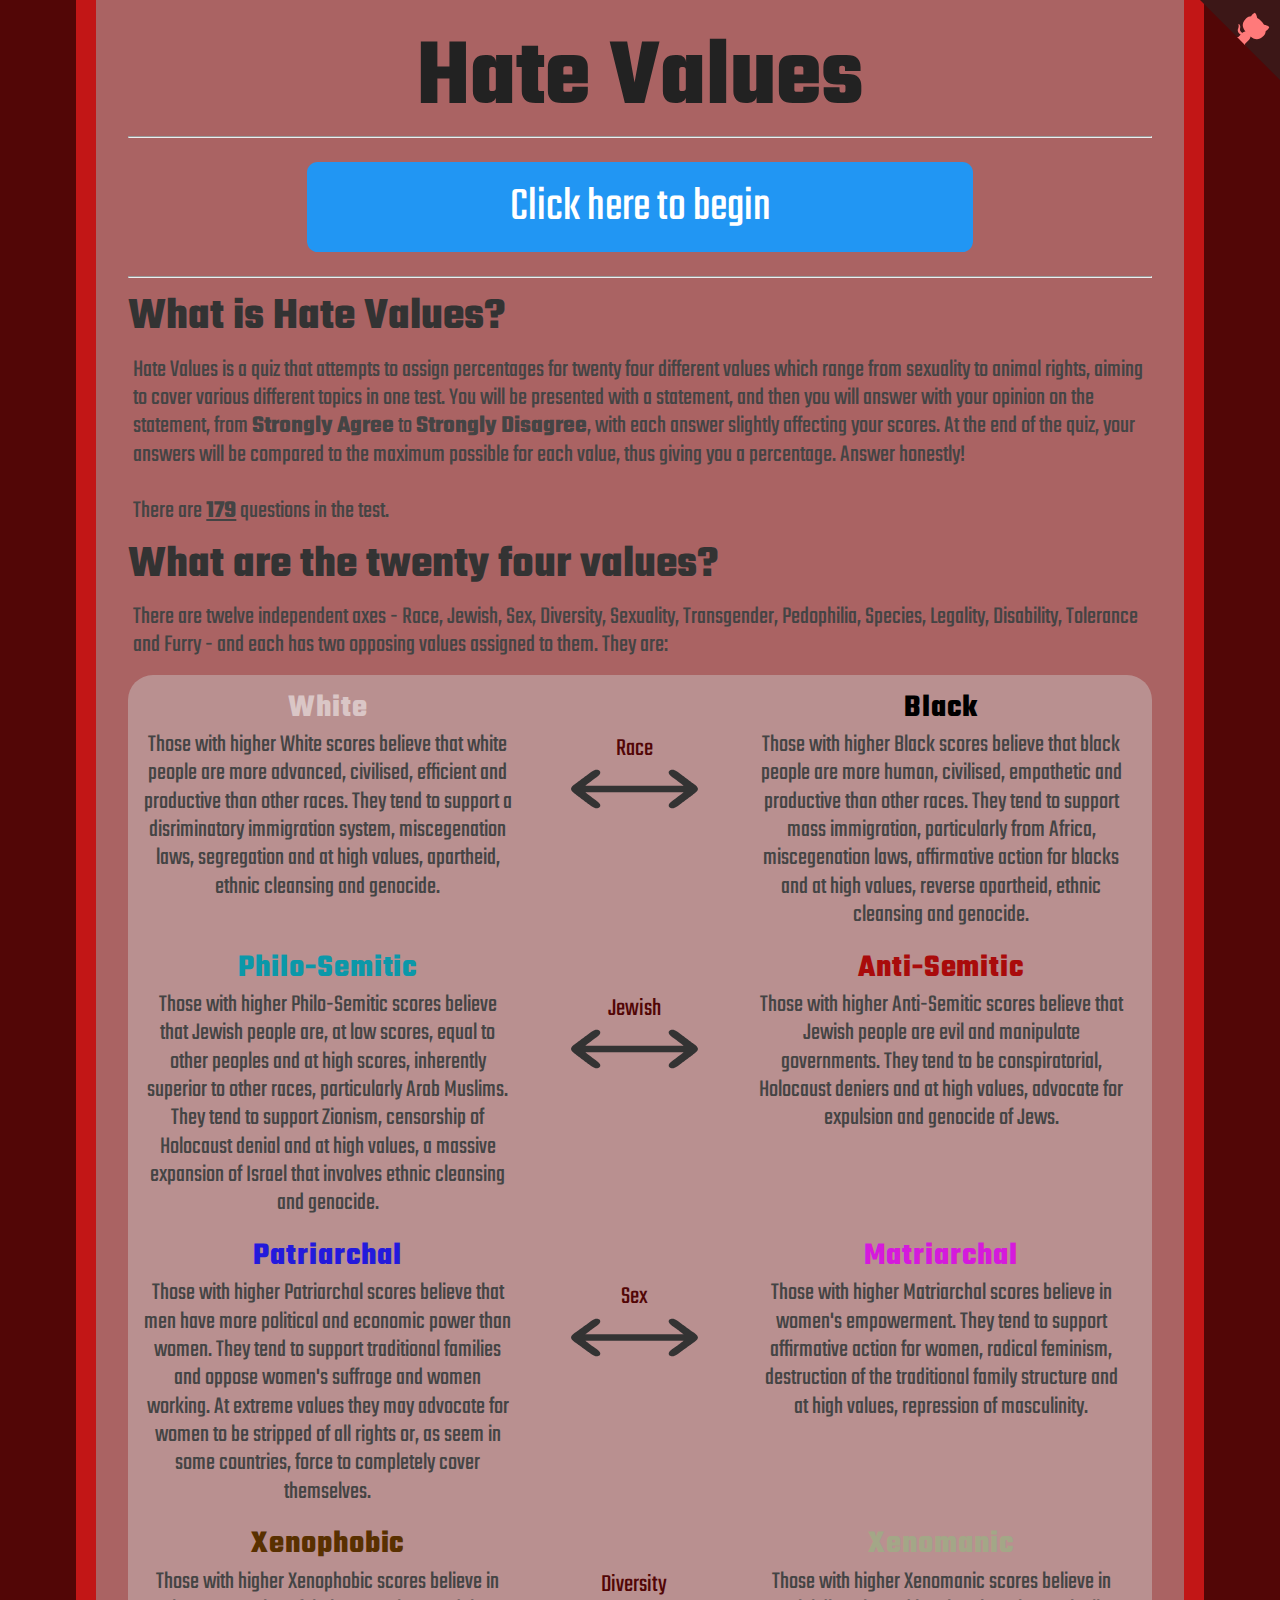
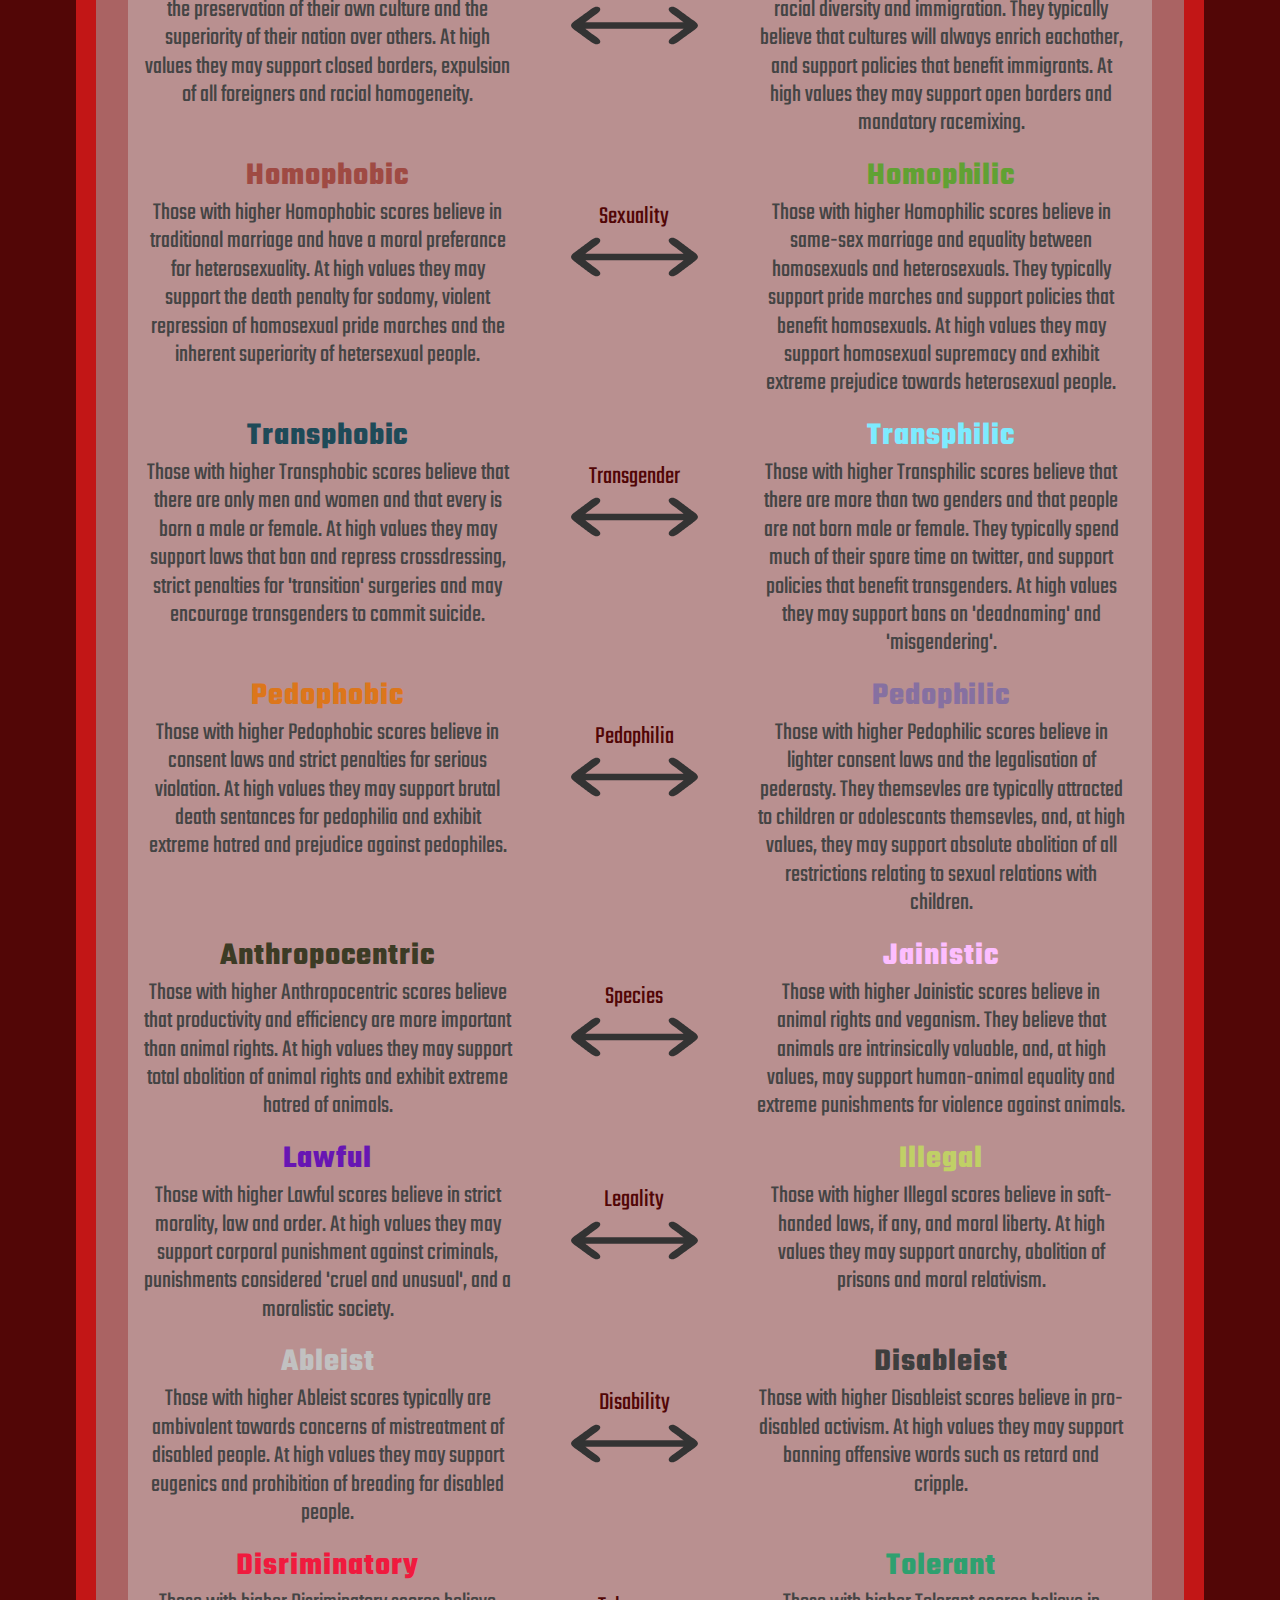
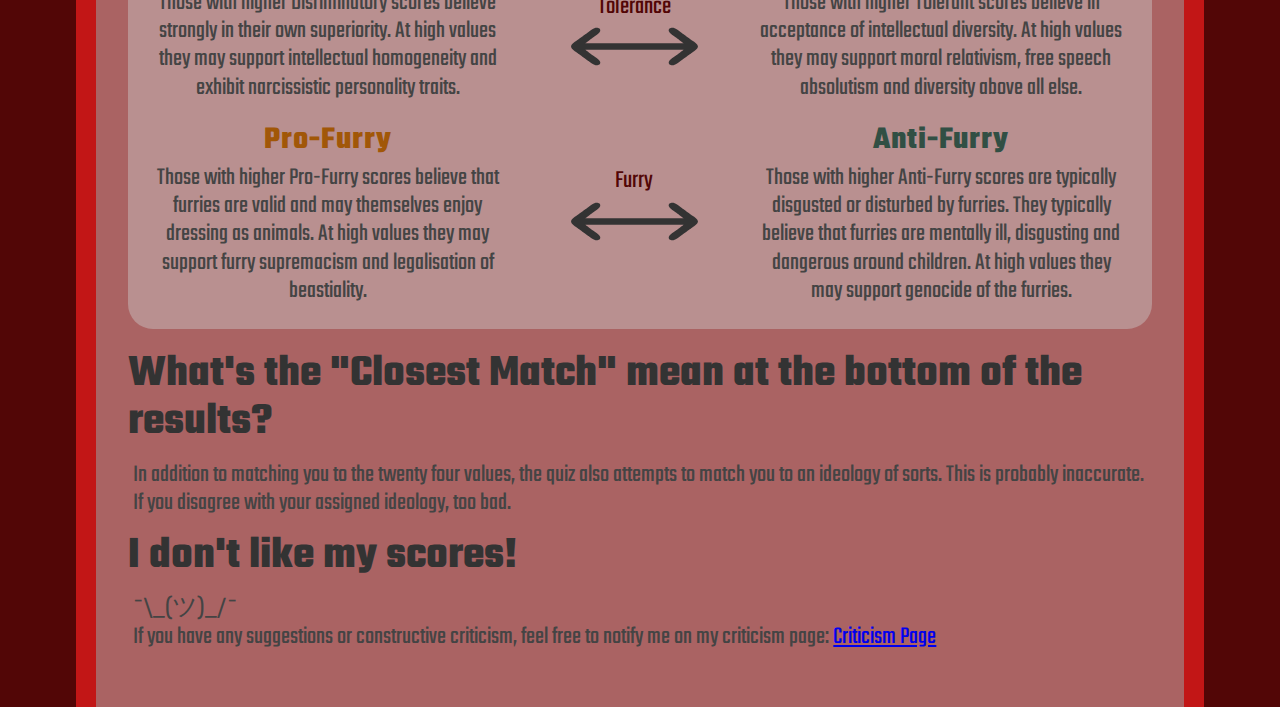
==== index.html @ 4ba35ade "Add files via upload" ====
<head>
<link href="https://fonts.googleapis.com/css?family=Teko:300,400,700|Teko:400,700" rel="stylesheet">
<link href='style.css' rel='stylesheet' type='text/css'>
<title>Hate Values</title>
<link rel="icon" type="x-icon" href="icon.png">
<link rel="shortcut icon" type="x-icon" href="icon.png">
<meta charset="utf-8">
<script async src="//pagead2.googlesyndication.com/pagead/js/adsbygoogle.js"></script>
<script>
  (adsbygoogle = window.adsbygoogle || []).push({
    google_ad_client: "ca-pub-6511426299019766",
    enable_page_level_ads: true
  });


</script>
</head>
<body>
<a href="https://www.youtube.com/watch?v=dQw4w9WgXcQ" class="github-corner" aria-label="View source on Github"><svg width="80" height="80" viewBox="0 0 250 250" style="fill:#3c1717; color:#ff7a7a; position: absolute; top: 0; border: 0; right: 0;" aria-hidden="true"><path d="M0,0 L115,115 L130,115 L142,142 L250,250 L250,0 Z"></path><path d="M128.3,109.0 C113.8,99.7 119.0,89.6 119.0,89.6 C122.0,82.7 120.5,78.6 120.5,78.6 C119.2,72.0 123.4,76.3 123.4,76.3 C127.3,80.9 125.5,87.3 125.5,87.3 C122.9,97.6 130.6,101.9 134.4,103.2" fill="currentColor" style="transform-origin: 130px 106px;" class="octo-arm"></path><path d="M115.0,115.0 C114.9,115.1 118.7,116.5 119.8,115.4 L133.7,101.6 C136.9,99.2 139.9,98.4 142.2,98.6 C133.8,88.0 127.5,74.4 143.8,58.0 C148.5,53.4 154.0,51.2 159.7,51.0 C160.3,49.4 163.2,43.6 171.4,40.1 C171.4,40.1 176.1,42.5 178.8,56.2 C183.1,58.6 187.2,61.8 190.9,65.4 C194.5,69.0 197.7,73.2 200.1,77.6 C213.8,80.2 216.3,84.9 216.3,84.9 C212.7,93.1 206.9,96.0 205.4,96.6 C205.1,102.4 203.0,107.8 198.3,112.5 C181.9,128.9 168.3,122.5 157.7,114.1 C157.9,116.9 156.7,120.9 152.7,124.9 L141.0,136.5 C139.8,137.7 141.6,141.9 141.8,141.8 Z" fill="currentColor" class="octo-body"></path></svg></a><style>.github-corner:hover .octo-arm{animation:octocat-wave 560ms ease-in-out}@keyframes octocat-wave{0%,100%{transform:rotate(0)}20%,60%{transform:rotate(-25deg)}40%,80%{transform:rotate(10deg)}}@media (max-width:500px){.github-corner:hover .octo-arm{animation:none}.github-corner .octo-arm{animation:octocat-wave 560ms ease-in-out}}</style>
<h1>Hate Values</h1>
<hr>
	
<br>
<button class="button" onclick="location.href='instructions.html';" style="font-size:36pt;">Click here to begin</button>
<br><hr>
<h2>What is Hate Values?</h2>
    <p>Hate Values is a quiz that attempts to assign percentages for twenty four different values which range from sexuality to animal rights, aiming to cover various different topics in one test. You will be presented with a statement, and then you will answer with your opinion on the statement, from <b>Strongly Agree</b> to <b>Strongly Disagree</b>, with each answer slightly affecting your scores. At the end of the quiz, your answers will be compared to the maximum possible for each value, thus giving you a percentage. Answer honestly!<br /><br />
    There are <b><u><span id="numOfQuestions"></span></u></b> questions in the test.</p>

<h2><a id="anchor">What are the twenty four values?</a></h2>
    <p>There are twelve independent axes - Race, Jewish, Sex, Diversity, Sexuality, Transgender, Pedophilia, Species, Legality, Disability, Tolerance and Furry - and each has two opposing values assigned to them. They are:</p>
    <div class="explanation_bg">
        <div class="spacer">
            <div class="explanation_blurb_left">
                <p class="value"><b style="color:#dac6c6;">White</b></p>
                <p class="blurb-text">
                    Those with higher White scores believe that white people are more advanced, civilised, efficient and productive than other races. They tend to support a disriminatory immigration system, miscegenation laws, segregation and at high values, apartheid, ethnic cleansing and genocide.
                </p>
            </div>
            <div class="explanation_axis">
                <p class="axis_name">Race</p>
                <img class="arrow" src="double_arrow.svg"></img>
            </div>
            <div class="explanation_blurb_right">
                <p class="value"><b style="color:#000000;">Black</b></p>
                <p class="blurb-text">
                    Those with higher Black scores believe that black people are more human, civilised, empathetic and productive than other races. They tend to support mass immigration, particularly from Africa, miscegenation laws, affirmative action for blacks and at high values, reverse apartheid, ethnic cleansing and genocide.
                </p>
            </div>
        </div>
        <div class="spacer">
            <div class="explanation_blurb_left">
                <p class="value"><b style="color:#0b98a9;">Philo-Semitic</b></p>
                <p class="blurb-text">
                    Those with higher Philo-Semitic scores believe that Jewish people are, at low scores, equal to other peoples and at high scores, inherently superior to other races, particularly Arab Muslims. They tend to support Zionism, censorship of Holocaust denial and at high values, a massive expansion of Israel that involves ethnic cleansing and genocide.
                </p>
            </div>
            <div class="explanation_axis">
                <p class="axis_name">Jewish</p>
                <img class="arrow" src="double_arrow.svg"></img>
            </div>
            <div class="explanation_blurb_right">
                <p class="value"><b style="color:#a90b0b;">Anti-Semitic</b></p>
                <p class="blurb-text">
                    Those with higher Anti-Semitic scores believe that Jewish people are evil and manipulate governments. They tend to be conspiratorial, Holocaust deniers and at high values, advocate for expulsion and genocide of Jews.
                </p>
            </div>
        </div>
        <div class="spacer">
            <div class="explanation_blurb_left">
                <p class="value"><b style="color:#231adc;">Patriarchal</b></p>
                <p class="blurb-text">
                    Those with higher Patriarchal scores believe that men have more political and economic power than women. They tend to support traditional families and oppose women's suffrage and women working. At extreme values they may advocate for women to be stripped of all rights or, as seem in some countries, force to completely cover themselves.
                </p>
            </div>
            <div class="explanation_axis">
                <p class="axis_name">Sex</p>
                <img class="arrow" src="double_arrow.svg"></img>
            </div>
            <div class="explanation_blurb_right">
                <p class="value"><b style="color:#d51adc;">Matriarchal</b></p>
                <p class="blurb-text">
                    Those with higher Matriarchal scores believe in women's empowerment. They tend to support affirmative action for women, radical feminism, destruction of the traditional family structure and at high values, repression of masculinity.
                </p>
            </div>
        </div>
        <div class="spacer">
            <div class="explanation_blurb_left">
                <p class="value"><b style="color:#593000;">Xenophobic</b></p>
                <p class="blurb-text">
                    Those with higher Xenophobic scores believe in the preservation of their own culture and the superiority of their nation over others. At high values they may support closed borders, expulsion of all foreigners and racial homogeneity.
                </p>
            </div>
            <div class="explanation_axis">
                <p class="axis_name">Diversity</p>
                <img class="arrow" src="double_arrow.svg"></img>
            </div>
            <div class="explanation_blurb_right">
                <p class="value"><b style="color:#a3a787;">Xenomanic</b></p>
                <p class="blurb-text">
                    Those with higher Xenomanic scores believe in racial diversity and immigration. They typically believe that cultures will always enrich eachother, and support policies that benefit immigrants. At high values they may support open borders and mandatory racemixing.
                </p>
            </div>
        </div>
        <div class="spacer">
            <div class="explanation_blurb_left">
                <p class="value"><b style="color:#9f4a43;">Homophobic</b></p>
                <p class="blurb-text">
                    Those with higher Homophobic scores believe in traditional marriage and have a moral preferance for heterosexuality. At high values they may support the death penalty for sodomy, violent repression of homosexual pride marches and the inherent superiority of hetersexual people.
                </p>
            </div>
            <div class="explanation_axis">
                <p class="axis_name">Sexuality</p>
                <img class="arrow" src="double_arrow.svg"></img>
            </div>
            <div class="explanation_blurb_right">
                <p class="value"><b style="color:#61a133;">Homophilic</b></p>
                <p class="blurb-text">
                    Those with higher Homophilic scores believe in same-sex marriage and equality between homosexuals and heterosexuals. They typically support pride marches and support policies that benefit homosexuals. At high values they may support homosexual supremacy and exhibit extreme prejudice towards heterosexual people.
                </p>
            </div>
        </div>
        <div class="spacer">
            <div class="explanation_blurb_left">
                <p class="value"><b style="color:#1e4a58;">Transphobic</b></p>
                <p class="blurb-text">
                    Those with higher Transphobic scores believe that there are only men and women and that every is born a male or female. At high values they may support laws that ban and repress crossdressing, strict penalties for 'transition' surgeries and may encourage transgenders to commit suicide.
                </p>
            </div>
            <div class="explanation_axis">
                <p class="axis_name">Transgender</p>
                <img class="arrow" src="double_arrow.svg"></img>
            </div>
            <div class="explanation_blurb_right">
                <p class="value"><b style="color:#7debff;">Transphilic</b></p>
                <p class="blurb-text">
                    Those with higher Transphilic scores believe that there are more than two genders and that people are not born male or female. They typically spend much of their spare time on twitter, and support policies that benefit transgenders. At high values they may support bans on 'deadnaming' and 'misgendering'.
                </p>
            </div>
        </div>
        <div class="spacer">
            <div class="explanation_blurb_left">
                <p class="value"><b style="color:#dc761b;">Pedophobic</b></p>
                <p class="blurb-text">
                    Those with higher Pedophobic scores believe in consent laws and strict penalties for serious violation. At high values they may support brutal death sentances for pedophilia and exhibit extreme hatred and prejudice against pedophiles.
                </p>
            </div>
            <div class="explanation_axis">
                <p class="axis_name">Pedophilia</p>
                <img class="arrow" src="double_arrow.svg"></img>
            </div>
            <div class="explanation_blurb_right">
                <p class="value"><b style="color:#8670a1;">Pedophilic</b></p>
                <p class="blurb-text">
                    Those with higher Pedophilic scores believe in lighter consent laws and the legalisation of pederasty. They themsevles are typically attracted to children or adolescants themsevles, and, at high values, they may support absolute abolition of all restrictions relating to sexual relations with children.
                </p>
            </div>
        </div>
        <div class="spacer">
            <div class="explanation_blurb_left">
                <p class="value"><b style="color:#3c3b25;">Anthropocentric</b></p>
                <p class="blurb-text">
                    Those with higher Anthropocentric scores believe that productivity and efficiency are more important than animal rights. At high values they may support total abolition of animal rights and exhibit extreme hatred of animals.
                </p>
            </div>
            <div class="explanation_axis">
                <p class="axis_name">Species</p>
                <img class="arrow" src="double_arrow.svg"></img>
            </div>
            <div class="explanation_blurb_right">
                <p class="value"><b style="color:#fdbeff;">Jainistic</b></p>
                <p class="blurb-text">
                    Those with higher Jainistic scores believe in animal rights and veganism. They believe that animals are intrinsically valuable, and, at high values, may support human-animal equality and extreme punishments for violence against animals.
                </p>
            </div>
        </div>
        <div class="spacer">
            <div class="explanation_blurb_left">
                <p class="value"><b style="color:#6716b3;">Lawful</b></p>
                <p class="blurb-text">
                    Those with higher Lawful scores believe in strict morality, law and order. At high values they may support corporal punishment against criminals, punishments considered 'cruel and unusual', and a moralistic society.
                </p>
            </div>
            <div class="explanation_axis">
                <p class="axis_name">Legality</p>
                <img class="arrow" src="double_arrow.svg"></img>
            </div>
            <div class="explanation_blurb_right">
                <p class="value"><b style="color:#c0d066;">Illegal</b></p>
                <p class="blurb-text">
                    Those with higher Illegal scores believe in soft-handed laws, if any, and moral liberty. At high values they may support anarchy, abolition of prisons and moral relativism.
                </p>
            </div>
        </div>
        <div class="spacer">
            <div class="explanation_blurb_left">
                <p class="value"><b style="color:#c1c1c1;">Ableist</b></p>
                <p class="blurb-text">
                    Those with higher Ableist scores typically are ambivalent towards concerns of mistreatment of disabled people. At high values they may support eugenics and prohibition of breading for disabled people.
                </p>
            </div>
            <div class="explanation_axis">
                <p class="axis_name">Disability</p>
                <img class="arrow" src="double_arrow.svg"></img>
            </div>
            <div class="explanation_blurb_right">
                <p class="value"><b style="color:#3e3e3e;">Disableist</b></p>
                <p class="blurb-text">
                    Those with higher Disableist scores believe in pro-disabled activism. At high values they may support banning offensive words such as retard and cripple.
                </p>
            </div>
        </div>
        <div class="spacer">
            <div class="explanation_blurb_left">
                <p class="value"><b style="color:#f01a3e;">Disriminatory</b></p>
                <p class="blurb-text">
                    Those with higher Disriminatory scores believe strongly in their own superiority. At high values they may support intellectual homogeneity and exhibit narcissistic personality traits.
                </p>
            </div>
            <div class="explanation_axis">
                <p class="axis_name">Tolerance</p>
                <img class="arrow" src="double_arrow.svg"></img>
            </div>
            <div class="explanation_blurb_right">
                <p class="value"><b style="color:#2ea06f;">Tolerant</b></p>
                <p class="blurb-text">
                    Those with higher Tolerant scores believe in acceptance of intellectual diversity. At high values they may support moral relativism, free speech absolutism and diversity above all else.
                </p>
            </div>
        </div>
        <div class="spacer">
            <div class="explanation_blurb_left">
                <p class="value"><b style="color:#a15708;">Pro-Furry</b></p>
                <p class="blurb-text">
                    Those with higher Pro-Furry scores believe that furries are valid and may themselves enjoy dressing as animals. At high values they may support furry supremacism and legalisation of beastiality.
                </p>
            </div>
            <div class="explanation_axis">
                <p class="axis_name">Furry</p>
                <img class="arrow" src="double_arrow.svg"></img>
            </div>
            <div class="explanation_blurb_right">
                <p class="value"><b style="color:#314f44;">Anti-Furry</b></p>
                <p class="blurb-text">
                    Those with higher Anti-Furry scores are typically disgusted or disturbed by furries. They typically believe that furries are mentally ill, disgusting and dangerous around children. At high values they may support genocide of the furries.
                </p>
            </div>
        </div>
        <br/>
    </div>

<h2 style="margin-top: 17pt;">What's the "Closest Match" mean at the bottom of the results?</h2>
    <p>In addition to matching you to the twenty four values, the quiz also attempts to match you to an ideology of sorts. This is probably inaccurate. If you disagree with your assigned ideology, too bad.</p>
<h2>I don't like my scores!</h2>
    <p>¯\_(ツ)_/¯<br/>
    If you have any suggestions or constructive criticism, feel free to notify me on my criticism page: <a href="https://www.youtube.com/watch?v=dQw4w9WgXcQ">Criticism Page</a></p>
<br>

<!-- This is the script for the page itself -->
<script type="application/javascript"src="questions.js"></script>
<script type="text/javascript">
    document.getElementById("numOfQuestions").innerHTML = questions.length;
</script>
</body>
---- style.css ----
html {
    background-color: #520606;
    padding: 0px;
    scroll-behavior: smooth;
}
body {
    width: 80%;
    min-height: calc(100vh - 4em);
    margin: 0 auto;
    padding: 2em;
    background-color: #aa6363;
    border-color: #c21616;
    border-left-style: solid;
    border-right-style: solid;
    border-width: 20px;
}
p {
    color: #444444;
    font-family: 'Teko', sans-serif;
    font-size: 18.5pt;
    line-height: 1.15;
    margin: 4pt;
}

p.value {
    margin-top: 22px;
    margin-bottom: 22px;
    text-indent: -16pt;
    margin-left: 20pt;
    font-size: 24pt;
    line-height: 2.11666656px;
    letter-spacing: 0.03em;
    font-family: 'Teko';
}

p.axis_name {
    margin-top: 50px;
    color: #520606;
    font-size: 19pt;
    font-family: 'Teko';
}
p.question {
    margin: 16pt auto;
    color: #000;
    font-family: 'Teko', sans-serif;
    font-weight: normal;
    width: 70%;
    min-width: 500pt;
    min-height: 144pt;
    background-color: #cb3131;
    padding: 16pt;
    border-radius: 16pt;
    font-size: 36pt;
    display: flex;
    justify-content: center;
    align-items: center;
    text-align: center;

}
h1 {
    color: #222222;
    font-family: 'Teko', sans-serif;
    font-size: 72pt;
    text-align: center;
    line-height: 72pt;
    margin-top: 0pt;
    margin-bottom: 0pt;
}
h2 {
    color: #333333;
    font-family: 'Teko', sans-serif;
    font-size: 34pt;
    line-height: 36pt;
    margin-top: 12pt;
    margin-bottom: 10pt;
}
li {
    font-size: 16pt;
    text-indent: 16pt;
}
a {
    font-family: inherit;
}
div.center {
    background-color: #b99090;
    font-family: 'Teko', sans-serif;
    border-radius: 8pt;
    padding: 6pt;
    color: white;
    width: 50%;
    min-width: 488pt;
    text-align: center;
    text-decoration: none;
    display: block;
    font-size: 24pt;
    margin: auto;
}
img.quadcolumn {
    width: 23.75%;
    transition: transform .3s;
}
img.quadcolumn:hover {
    transform: scale(1.05);
  }
div.quadcolumn {
    width: 23.75%;
}
div.axis_name {
    color: #333333;
    font-size: 19pt;
    font-family: 'Teko';
    display: inline-block;
    padding-bottom: 8.65pt;
}
.spacer {
    display: flex;
}
.spacer > div{
    margin-top: 10px;
    display: inline-block;
    *display: inline; /* For IE7 */
    text-align: center;
}
.button {
    background-color: #2196f3;
    font-family: 'Teko', sans-serif;
    border: none;
    border-radius: 8pt;
    color: white;
    padding: 8pt;
    width: 50%;
    min-width: 500pt;
    text-align: center;
    text-decoration: none;
    display: block;
    font-size: 24pt;
    margin: -2px auto;
    cursor: pointer;
}
.button:hover, .button:focus { background: #1b390c; }
.stronglyAgree { background: #277400; }
.stronglyAgree:hover, .stronglyAgree:focus { background: #000000; }
.agree { background: #6cc93d; }
.agree:hover, .agree:focus { background: #000000; }
.neutral { background: #bababa; }
.neutral:hover, .neutral:focus { background: #000000; }
.disagree { background: #c93d3d; }
.disagree:hover, .disagree:focus { background: #000000; }
.stronglyDisagree { background: #740000; }
.stronglyDisagree:hover, .stronglyDisagree:focus { background: #000000; }

.small_button, .small_button_off {
    background-color: #333;
    font-family: 'Teko', sans-serif;
    border: none;
    border-radius: 8pt;
    color: white;
    padding: 8pt;
    width: 10%;
    min-width: 100pt;
    text-align: center;
    text-decoration: none;
    display: block;
    font-size: 18pt;
    margin: -2px auto;
    cursor: pointer;
}

.small_button:hover, .small_button:focus {
    background: #222;
}

.small_button_off {
    background-color: #ddd;
    color: #888;
    border: 2px solid #888;
    cursor: not-allowed;
    margin: -4px auto;
}
.arrow {
    width: 60%;
    height: auto;
}
div.explanation_blurb_left {
    vertical-align: top;
    width: 37%;
    margin-left: 1%;
    margin-right: 1%;
}
div.explanation_blurb_right {
    vertical-align: top;
    width: 37%;
    margin-left: 1%;
    margin-right: 1%;
}
div.explanation_axis {
    width: 20.9%;
    vertical-align: top;
}
div.axis {
    width: 100%;
    display: flex;
    align-items: center;
    justify-content: center;
}
div.bar {
    height: 36pt;
    line-height: 36pt;
    padding: 8pt;
    margin-top: 4pt;
    margin-bottom: 4pt;
    border-width: 4px;
    border-right-width: 1px;
    border-top-style: solid;
    border-bottom-style: solid;
    border-color: #222222;
    background-color: #b99090;
    display: block;
    width: 50%;
}
div.text-wrapper {
    font-family: 'Teko', sans-serif;
    font-size: 36pt;
    line-height: 36pt;
    color: #222222;
    display: inline-block;
}
div.white {
    background-color: #ffffff;
    text-align: left;
    border-right-style: solid;
}
div.black {
    background-color: #000;
    text-align: right;
    border-left-style: solid;
}
div.philosemitic {
    background-color: #0b98a9;
    text-align: left;
    border-right-style: solid;
}
div.antisemitic {
    background-color: #a90b0b;
    text-align: right;
    border-left-style: solid;
}
div.matriarchal {
    background-color: #d51adc;
    text-align: right;
    border-left-style: solid;
}
div.patriarchal {
    background-color: #231adc;
    text-align: left;
    border-right-style: solid;
}
div.xenomanic {
    background-color: #a3a787;
    text-align: right;
    border-left-style: solid;
}
div.xenophobic {
    background-color: #593000;
    text-align: left;
    border-right-style: solid;
}
div.homophilic {
    background-color: #61a133;
    text-align: right;
    border-left-style: solid;
}
div.homophobic {
    background-color: #9f4a43;
    text-align: left;
    border-right-style: solid;
}
div.transphobic {
    background-color: #1e4a58;
    text-align: left;
    border-left-style: solid;
}
div.transphilic {
    background-color: #7debff;
    text-align: right;
    border-left-style: solid;
}
div.pedophobic {
    background-color: #dc761b;
    text-align: left;
    border-right-style: solid;
}
div.pedophilic {
    background-color: #8670a1;
    text-align: right;
    border-left-style: solid;
}
div.anthropocentric {
    background-color: #3c3b25;
    text-align: left;
    border-right-style: solid;
}
div.jainistic {
    background-color: #fdbeff;
    text-align: right;
    border-left-style: solid;
}
div.lawful {
    background-color: #6716b3;
    text-align: left;
    border-right-style: solid;
}
div.illegal {
    background-color: #c0d066;
    text-align: right;
    border-left-style: solid;
}
div.ableist {
    background-color: #c1c1c1;
    text-align: left;
    border-right-style: solid;
}
div.disableist {
    background-color: #3e3e3e;
    text-align: right;
    border-left-style: solid;
}
div.tolerant {
    background-color: #2ea06f;
    text-align: right;
    border-left-style: solid;
}
div.fanatical {
    background-color: #f01a3e;
    text-align: left;
    border-right-style: solid;
}
div.antifurry {
    background-color: #314f44;
    text-align: right;
    border-left-style: solid;
}
div.profurry {
    background-color: #a15708;
    text-align: left;
    border-right-style: solid;
}
span.weight-300 {
    font-weight: 300;
}
.explanation_bg {
    background-color: #b99090;
    border-radius: 25px;
    margin-top: 15px;
}
#banner {
    border-color: #444444;
    border-style: solid;
    border-width: 2px;
    border-radius: 8pt;
    display: block;
    margin: 8pt;
    margin-left: auto;
    margin-right: auto;
}
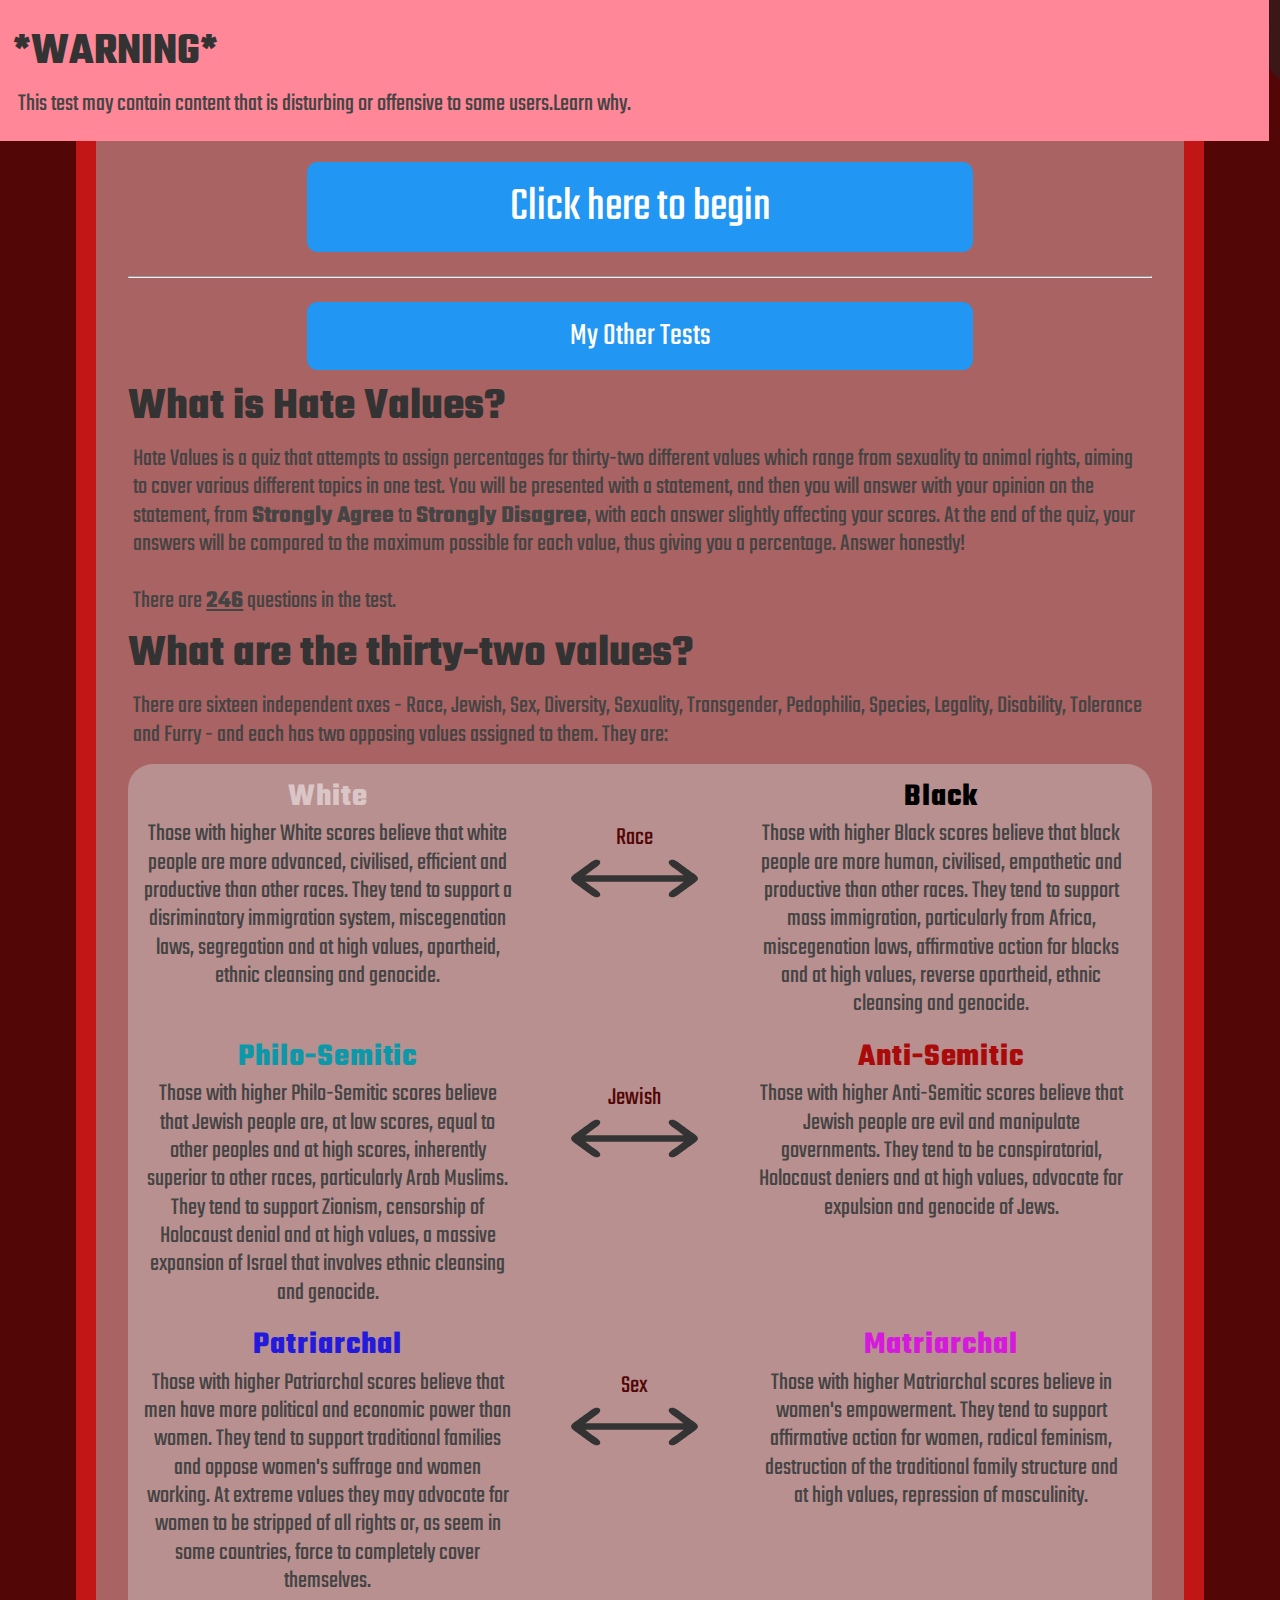
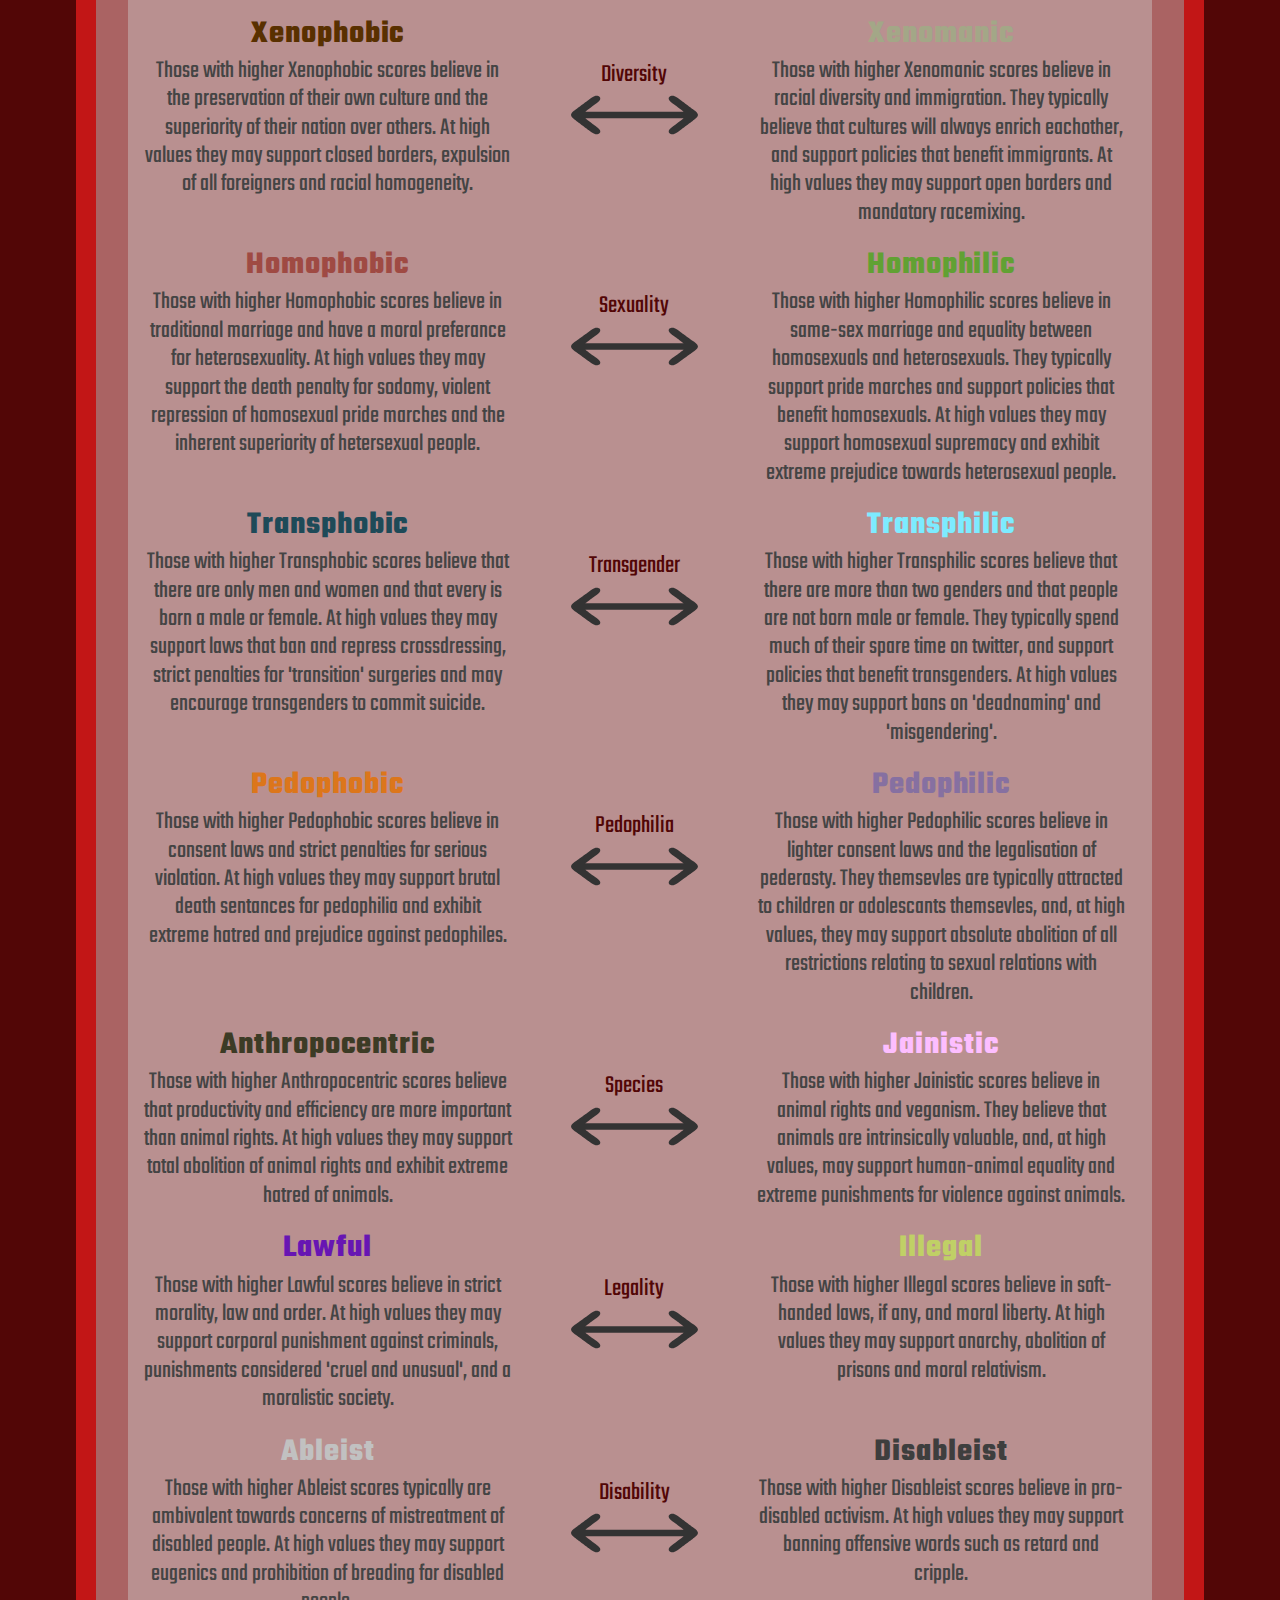
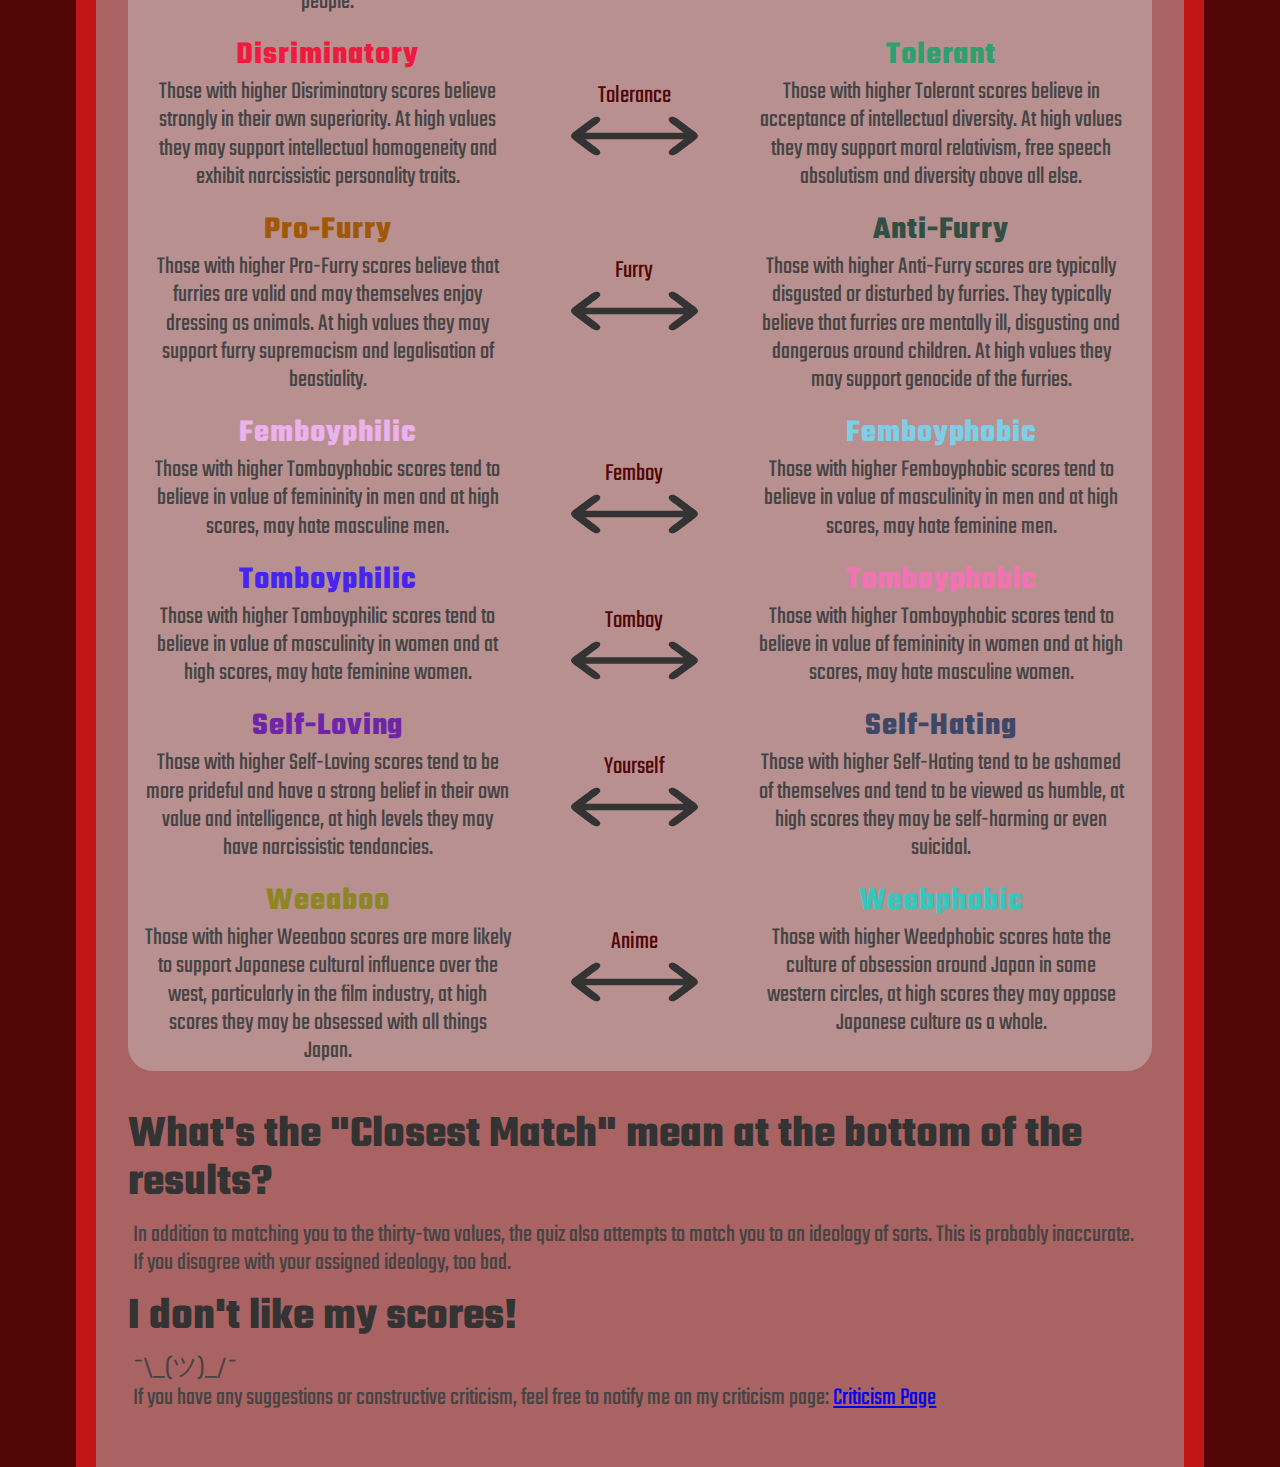
==== commit 9d3de08e: "Update index.html" ====
--- a/index.html
+++ b/index.html
@@ -5,13 +5,6 @@
 <link rel="icon" type="x-icon" href="icon.png">
 <link rel="shortcut icon" type="x-icon" href="icon.png">
 <meta charset="utf-8">
-<script async src="//pagead2.googlesyndication.com/pagead/js/adsbygoogle.js"></script>
-<script>
-  (adsbygoogle = window.adsbygoogle || []).push({
-    google_ad_client: "ca-pub-6511426299019766",
-    enable_page_level_ads: true
-  });
-
 
 </script>
 </head>
@@ -20,15 +13,23 @@
 <h1>Hate Values</h1>
 <hr>
 	
+<div id="topbar">
+    <h2>*WARNING*</h2>
+    <p>This test may contain content that is disturbing or offensive to some users.<span id="showHidden" class="fakeLink" onclick="showHidden();">Learn why.</span></p>
+    </div>
+</div>
+	
 <br>
 <button class="button" onclick="location.href='instructions.html';" style="font-size:36pt;">Click here to begin</button>
 <br><hr>
+<br>
+<button class="button" onclick="location.href='https://bannnedb.github.io/Bannned-Tests/';" style="font-size:24pt;">My Other Tests</button>
 <h2>What is Hate Values?</h2>
-    <p>Hate Values is a quiz that attempts to assign percentages for twenty four different values which range from sexuality to animal rights, aiming to cover various different topics in one test. You will be presented with a statement, and then you will answer with your opinion on the statement, from <b>Strongly Agree</b> to <b>Strongly Disagree</b>, with each answer slightly affecting your scores. At the end of the quiz, your answers will be compared to the maximum possible for each value, thus giving you a percentage. Answer honestly!<br /><br />
+    <p>Hate Values is a quiz that attempts to assign percentages for thirty-two different values which range from sexuality to animal rights, aiming to cover various different topics in one test. You will be presented with a statement, and then you will answer with your opinion on the statement, from <b>Strongly Agree</b> to <b>Strongly Disagree</b>, with each answer slightly affecting your scores. At the end of the quiz, your answers will be compared to the maximum possible for each value, thus giving you a percentage. Answer honestly!<br /><br />
     There are <b><u><span id="numOfQuestions"></span></u></b> questions in the test.</p>
 
-<h2><a id="anchor">What are the twenty four values?</a></h2>
-    <p>There are twelve independent axes - Race, Jewish, Sex, Diversity, Sexuality, Transgender, Pedophilia, Species, Legality, Disability, Tolerance and Furry - and each has two opposing values assigned to them. They are:</p>
+<h2><a id="anchor">What are the thirty-two values?</a></h2>
+    <p>There are sixteen independent axes - Race, Jewish, Sex, Diversity, Sexuality, Transgender, Pedophilia, Species, Legality, Disability, Tolerance and Furry - and each has two opposing values assigned to them. They are:</p>
     <div class="explanation_bg">
         <div class="spacer">
             <div class="explanation_blurb_left">
@@ -245,12 +246,85 @@
                     Those with higher Anti-Furry scores are typically disgusted or disturbed by furries. They typically believe that furries are mentally ill, disgusting and dangerous around children. At high values they may support genocide of the furries.
                 </p>
             </div>
+        </div>
+        <div class="spacer">
+            <div class="explanation_blurb_left">
+                <p class="value"><b style="color:#ecb2f0;">Femboyphilic</b></p>
+                <p class="blurb-text">
+                    Those with higher Tomboyphobic scores tend to believe in value of femininity in men and at high scores, may hate masculine men.
+		</p>
+            </div>
+            <div class="explanation_axis">
+                <p class="axis_name">Femboy</p>
+                <img class="arrow" src="double_arrow.svg"></img>
+            </div>
+            <div class="explanation_blurb_right">
+                <p class="value"><b style="color:#7ecee8;">Femboyphobic</b></p>
+                <p class="blurb-text">
+                    Those with higher Femboyphobic scores tend to believe in value of masculinity in men and at high scores, may hate feminine men.
+		</p>
+            </div>
+        </div>
+        <div class="spacer">
+            <div class="explanation_blurb_left">
+                <p class="value"><b style="color:#4624f2;">Tomboyphilic</b></p>
+                <p class="blurb-text">
+                    Those with higher Tomboyphilic scores tend to believe in value of masculinity in women and at high scores, may hate feminine women.
+                </p>
+            </div>
+            <div class="explanation_axis">
+                <p class="axis_name">Tomboy</p>
+                <img class="arrow" src="double_arrow.svg"></img>
+            </div>
+            <div class="explanation_blurb_right">
+                <p class="value"><b style="color:#f272b4;">Tomboyphobic</b></p>
+                <p class="blurb-text">
+                    Those with higher Tomboyphobic scores tend to believe in value of femininity in women and at high scores, may hate masculine women.
+                </p>
+            </div>
+        </div>
+        <div class="spacer">
+            <div class="explanation_blurb_left">
+                <p class="value"><b style="color:#6e26a6;">Self-Loving</b></p>
+                <p class="blurb-text">
+                    Those with higher Self-Loving scores tend to be more prideful and have a strong belief in their own value and intelligence, at high levels they may have narcissistic tendancies.
+                </p>
+            </div>
+            <div class="explanation_axis">
+                <p class="axis_name">Yourself</p>
+                <img class="arrow" src="double_arrow.svg"></img>
+            </div>
+            <div class="explanation_blurb_right">
+                <p class="value"><b style="color:#3d4768;">Self-Hating</b></p>
+                <p class="blurb-text">
+                    Those with higher Self-Hating tend to be ashamed of themselves and tend to be viewed as humble, at high scores they may be self-harming or even suicidal.
+                </p>
+            </div>
+        </div>
+        <div class="spacer">
+            <div class="explanation_blurb_left">
+                <p class="value"><b style="color:#8c8624;">Weeaboo</b></p>
+                <p class="blurb-text">
+                    Those with higher Weeaboo scores are more likely to support Japanese cultural influence over the west, particularly in the film industry, at high scores they may be obsessed with all things Japan.
+                </p>
+            </div>
+            <div class="explanation_axis">
+                <p class="axis_name">Anime</p>
+                <img class="arrow" src="double_arrow.svg"></img>
+            </div>
+            <div class="explanation_blurb_right">
+                <p class="value"><b style="color:#35c6bd;">Weebphobic</b></p>
+                <p class="blurb-text">
+                    Those with higher Weedphobic scores hate the culture of obsession around Japan in some western circles, at high scores they may oppose Japanese culture as a whole.
+                </p>
+            </div>
+        </div>
         </div>
         <br/>
     </div>
 
 <h2 style="margin-top: 17pt;">What's the "Closest Match" mean at the bottom of the results?</h2>
-    <p>In addition to matching you to the twenty four values, the quiz also attempts to match you to an ideology of sorts. This is probably inaccurate. If you disagree with your assigned ideology, too bad.</p>
+    <p>In addition to matching you to the thirty-two values, the quiz also attempts to match you to an ideology of sorts. This is probably inaccurate. If you disagree with your assigned ideology, too bad.</p>
 <h2>I don't like my scores!</h2>
     <p>¯\_(ツ)_/¯<br/>
     If you have any suggestions or constructive criticism, feel free to notify me on my criticism page: <a href="https://www.youtube.com/watch?v=dQw4w9WgXcQ">Criticism Page</a></p>
--- a/style.css
+++ b/style.css
@@ -345,6 +345,46 @@
     text-align: left;
     border-right-style: solid;
 }
+div.femboyphilic {
+    background-color: #ecb2f0;
+    text-align: left;
+    border-right-style: solid;
+}
+div.femboyphobic {
+    background-color: #7ecee8;
+    text-align: right;
+    border-left-style: solid;
+}
+div.tomboyphilic {
+    background-color: #4624f2;
+    text-align: left;
+    border-right-style: solid;
+}
+div.tomboyphobic {
+    background-color: #f272b4;
+    text-align: right;
+    border-left-style: solid;
+}
+div.selfloving {
+    background-color: #6e26a6;
+    text-align: left;
+    border-left-style: solid;
+}
+div.selfhating {
+    background-color: #3d4768;
+    text-align: right;
+    border-right-style: solid;
+}
+div.weeaboo {
+    background-color: #8c8624;
+    text-align: left;
+    border-left-style: solid;
+}
+div.weebphobic {
+    background-color: #35c6bd;
+    text-align: right;
+    border-right-style: solid;
+}
 span.weight-300 {
     font-weight: 300;
 }
@@ -352,6 +392,19 @@
     background-color: #b99090;
     border-radius: 25px;
     margin-top: 15px;
+}
+#topbar {
+    position: absolute;
+    top: 0;
+    left: 0;
+    width: 97.15vw;
+    padding: 1%;
+    background: #FF8797; /*pink*/
+}
+
+#topbar p {
+    margin-top: 10px;
+    margin-bottom: 10px;
 }
 #banner {
     border-color: #444444;
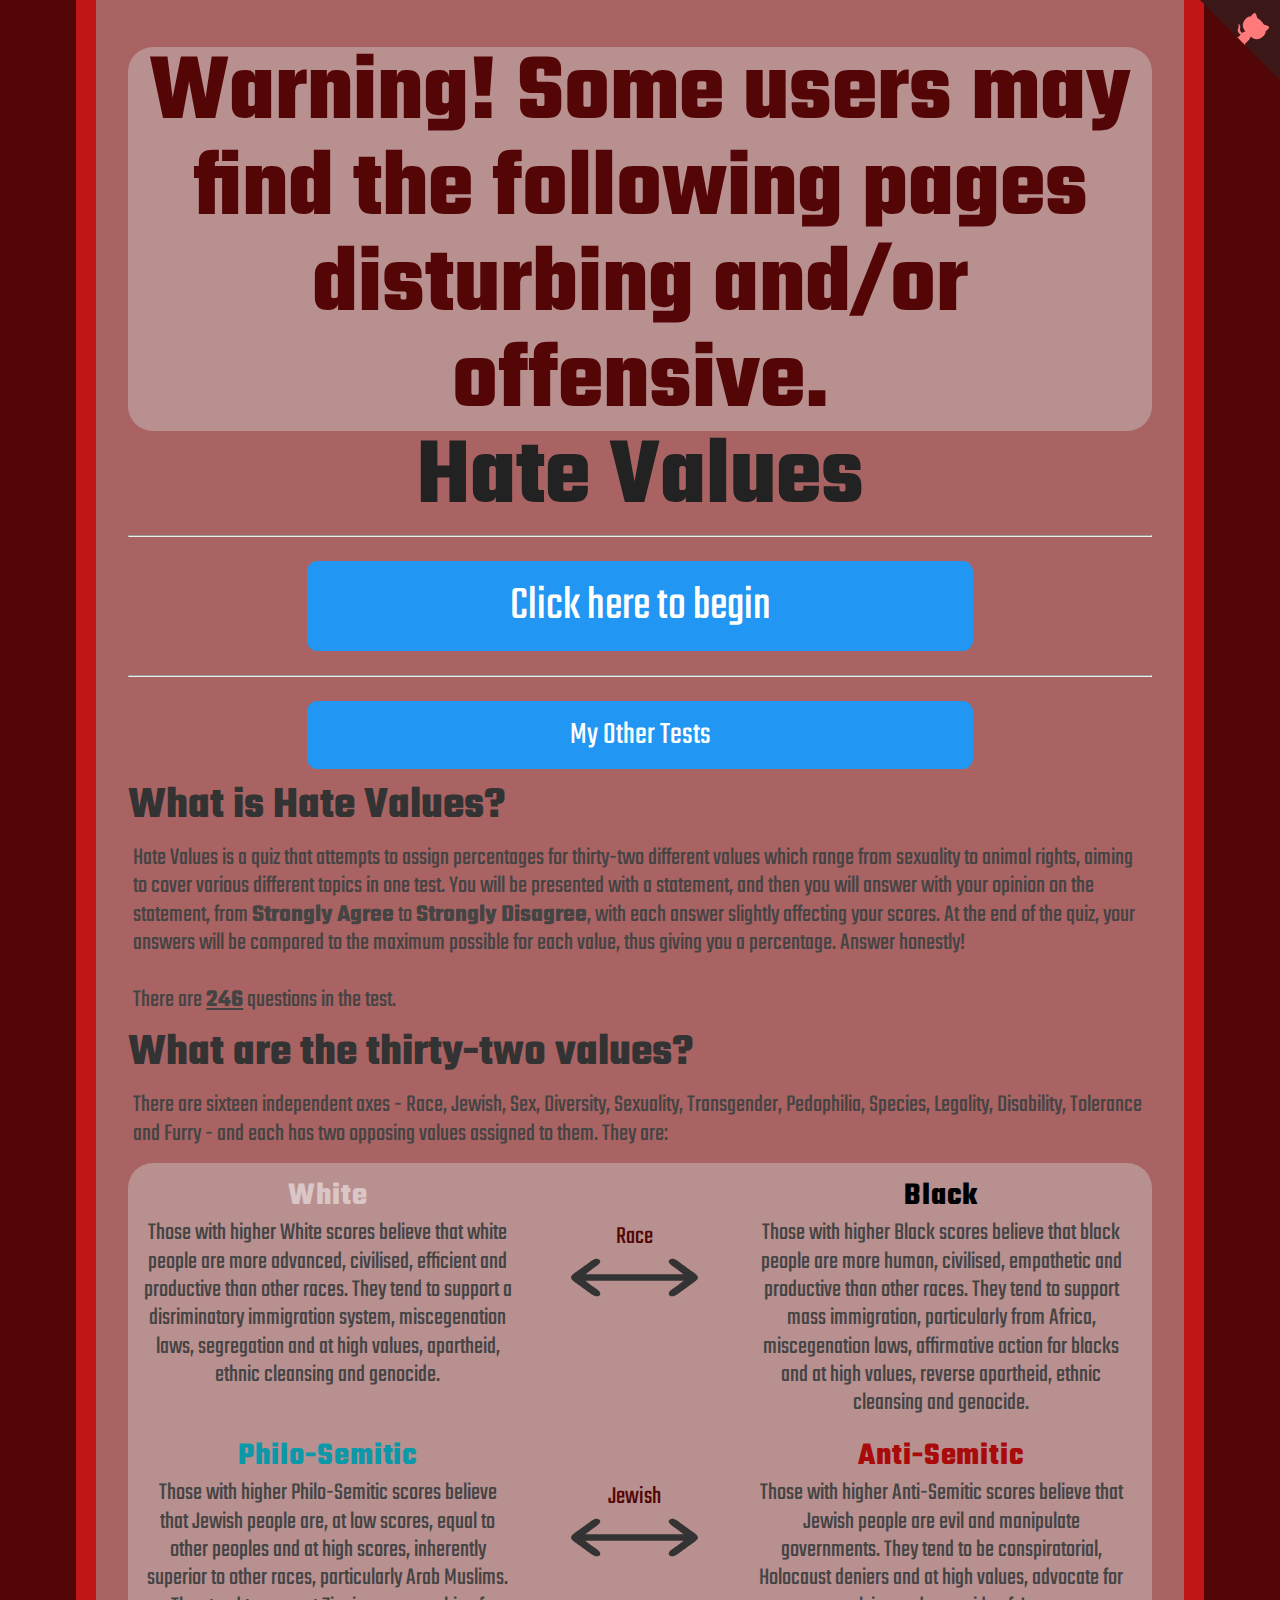
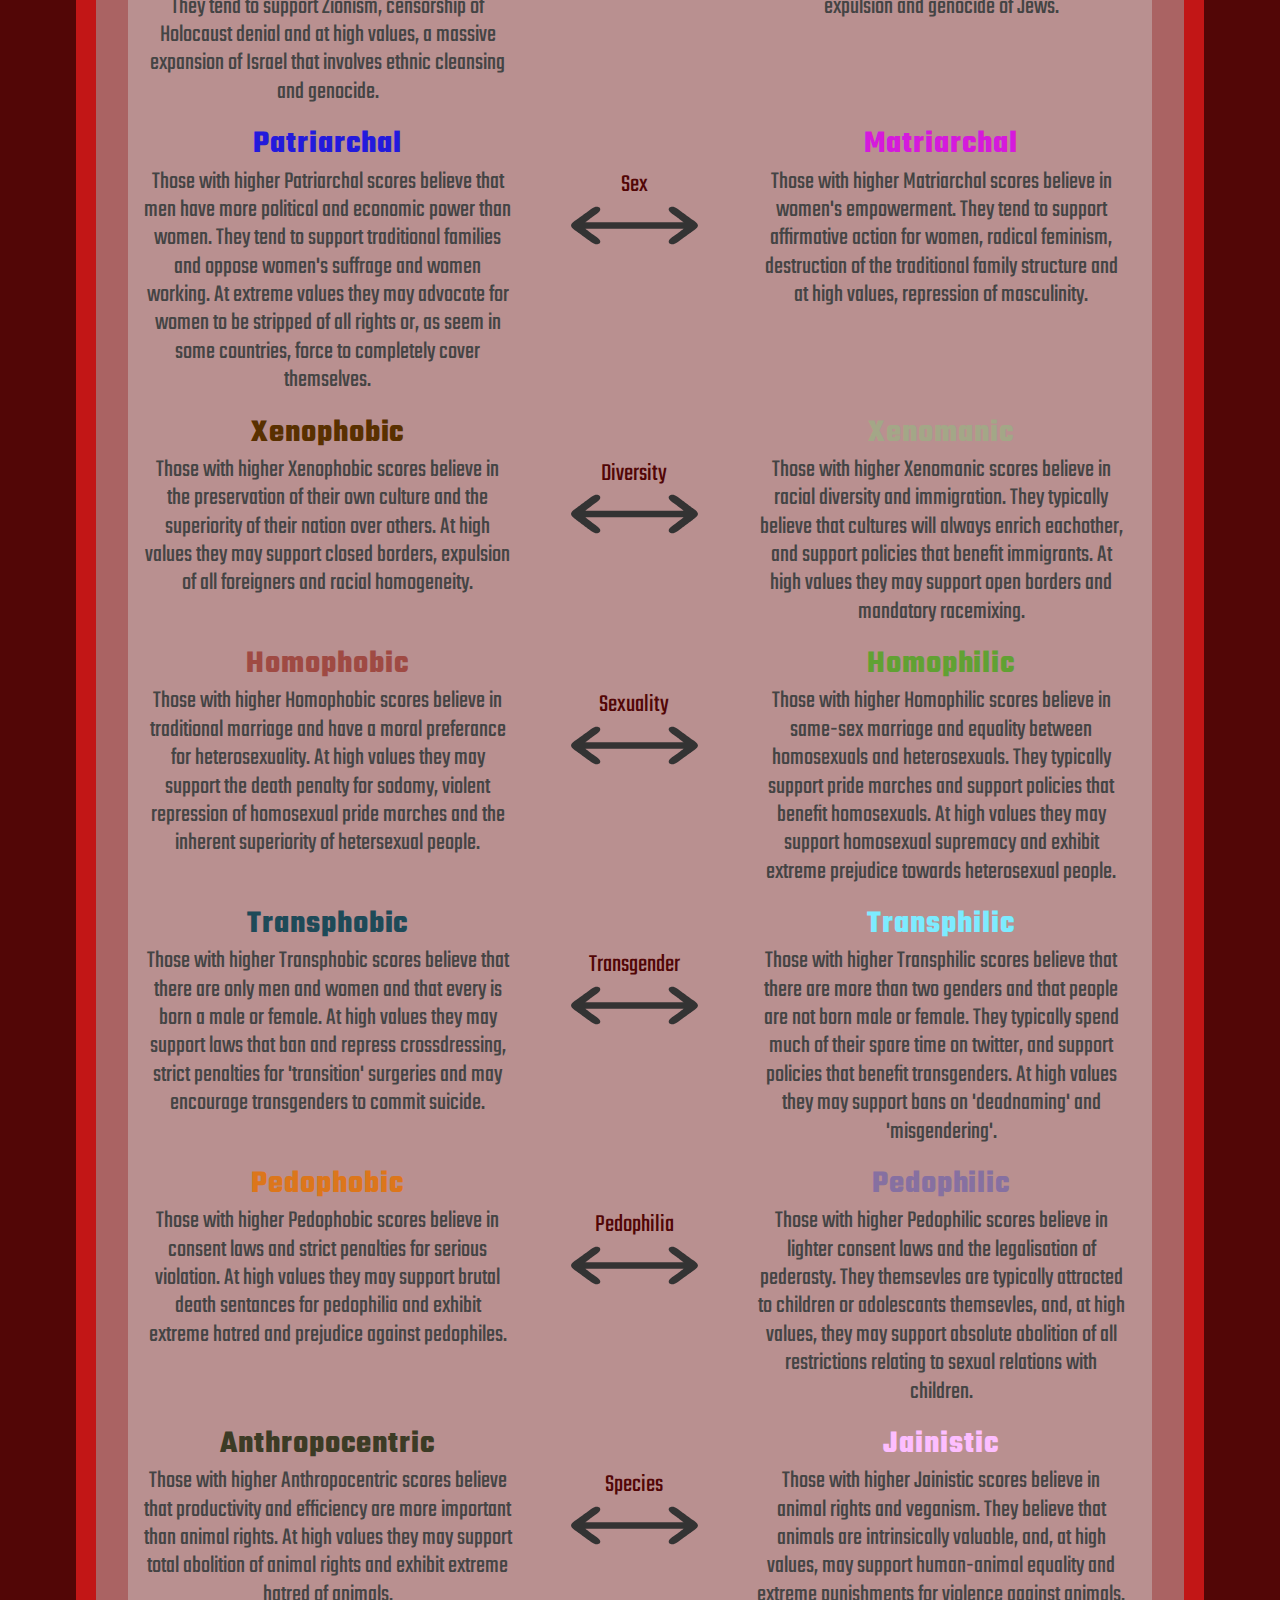
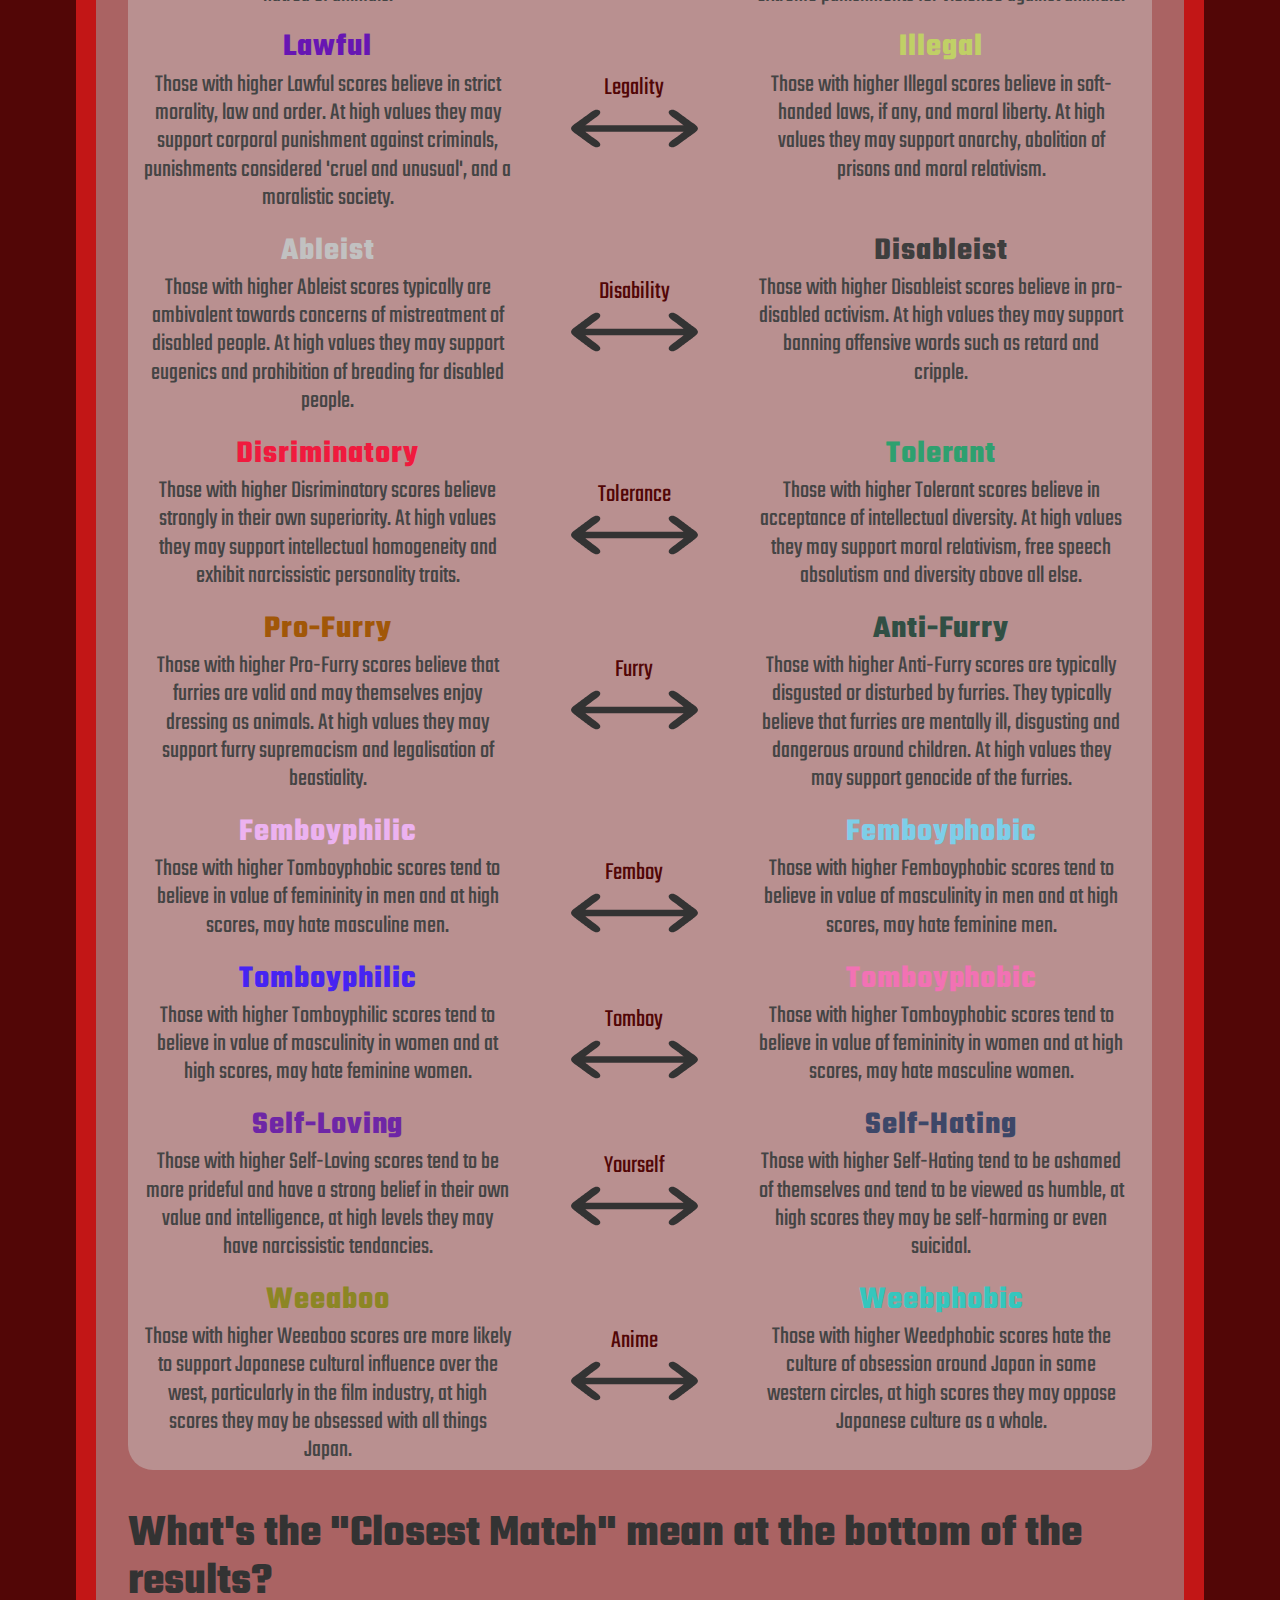
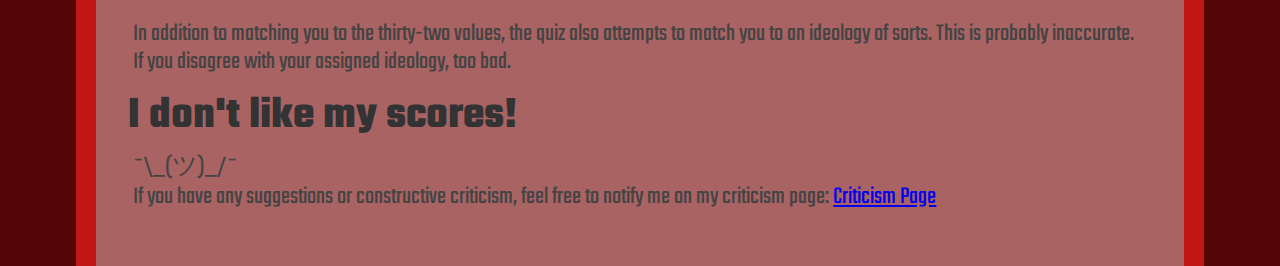
==== commit bde1c731: "Update index.html" ====
--- a/index.html
+++ b/index.html
@@ -7,17 +7,16 @@
 <meta charset="utf-8">
 
 </script>
+
+<div class="explanation_bg">
+<h1><b style="color:#540505;">Warning! Some users may find the following pages disturbing and/or offensive.</b></h1>
+</div>
+	
 </head>
 <body>
 <a href="https://www.youtube.com/watch?v=dQw4w9WgXcQ" class="github-corner" aria-label="View source on Github"><svg width="80" height="80" viewBox="0 0 250 250" style="fill:#3c1717; color:#ff7a7a; position: absolute; top: 0; border: 0; right: 0;" aria-hidden="true"><path d="M0,0 L115,115 L130,115 L142,142 L250,250 L250,0 Z"></path><path d="M128.3,109.0 C113.8,99.7 119.0,89.6 119.0,89.6 C122.0,82.7 120.5,78.6 120.5,78.6 C119.2,72.0 123.4,76.3 123.4,76.3 C127.3,80.9 125.5,87.3 125.5,87.3 C122.9,97.6 130.6,101.9 134.4,103.2" fill="currentColor" style="transform-origin: 130px 106px;" class="octo-arm"></path><path d="M115.0,115.0 C114.9,115.1 118.7,116.5 119.8,115.4 L133.7,101.6 C136.9,99.2 139.9,98.4 142.2,98.6 C133.8,88.0 127.5,74.4 143.8,58.0 C148.5,53.4 154.0,51.2 159.7,51.0 C160.3,49.4 163.2,43.6 171.4,40.1 C171.4,40.1 176.1,42.5 178.8,56.2 C183.1,58.6 187.2,61.8 190.9,65.4 C194.5,69.0 197.7,73.2 200.1,77.6 C213.8,80.2 216.3,84.9 216.3,84.9 C212.7,93.1 206.9,96.0 205.4,96.6 C205.1,102.4 203.0,107.8 198.3,112.5 C181.9,128.9 168.3,122.5 157.7,114.1 C157.9,116.9 156.7,120.9 152.7,124.9 L141.0,136.5 C139.8,137.7 141.6,141.9 141.8,141.8 Z" fill="currentColor" class="octo-body"></path></svg></a><style>.github-corner:hover .octo-arm{animation:octocat-wave 560ms ease-in-out}@keyframes octocat-wave{0%,100%{transform:rotate(0)}20%,60%{transform:rotate(-25deg)}40%,80%{transform:rotate(10deg)}}@media (max-width:500px){.github-corner:hover .octo-arm{animation:none}.github-corner .octo-arm{animation:octocat-wave 560ms ease-in-out}}</style>
 <h1>Hate Values</h1>
 <hr>
-	
-<div id="topbar">
-    <h2>*WARNING*</h2>
-    <p>This test may contain content that is disturbing or offensive to some users.<span id="showHidden" class="fakeLink" onclick="showHidden();">Learn why.</span></p>
-    </div>
-</div>
 	
 <br>
 <button class="button" onclick="location.href='instructions.html';" style="font-size:36pt;">Click here to begin</button>
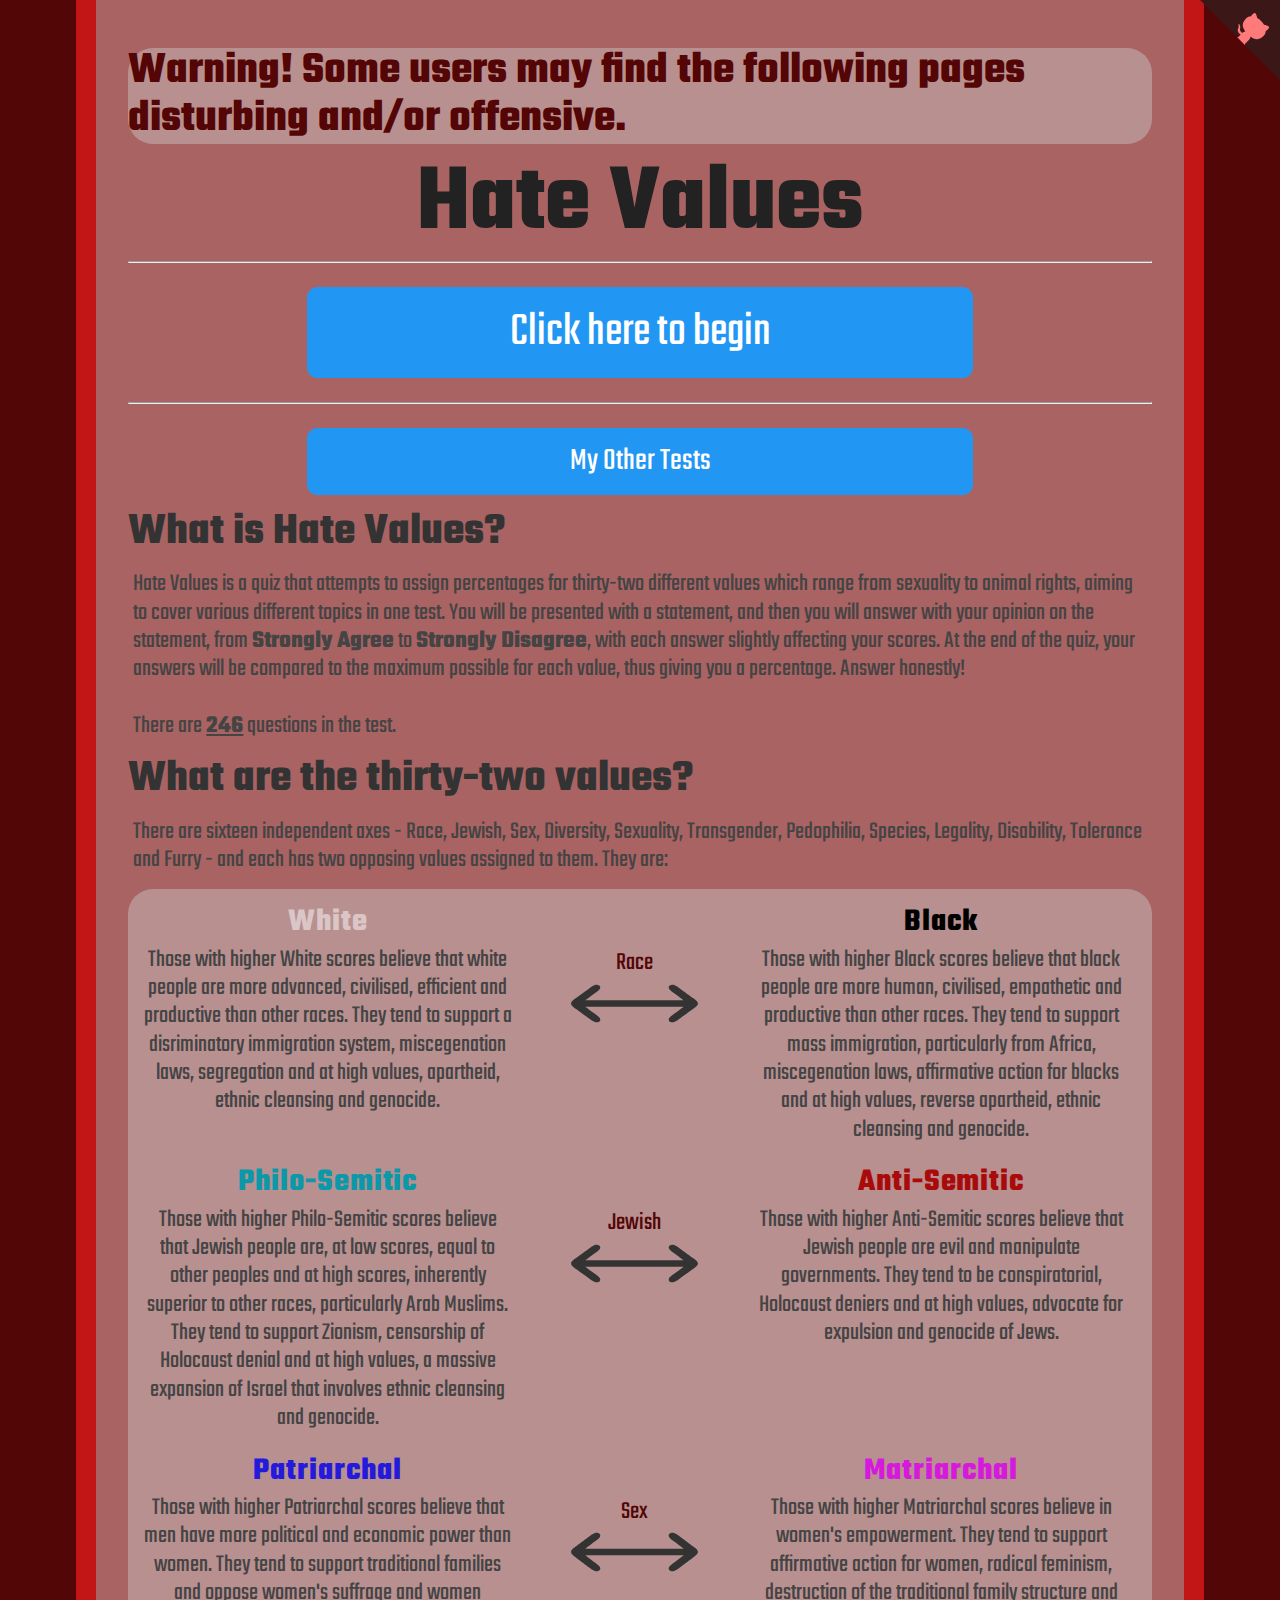
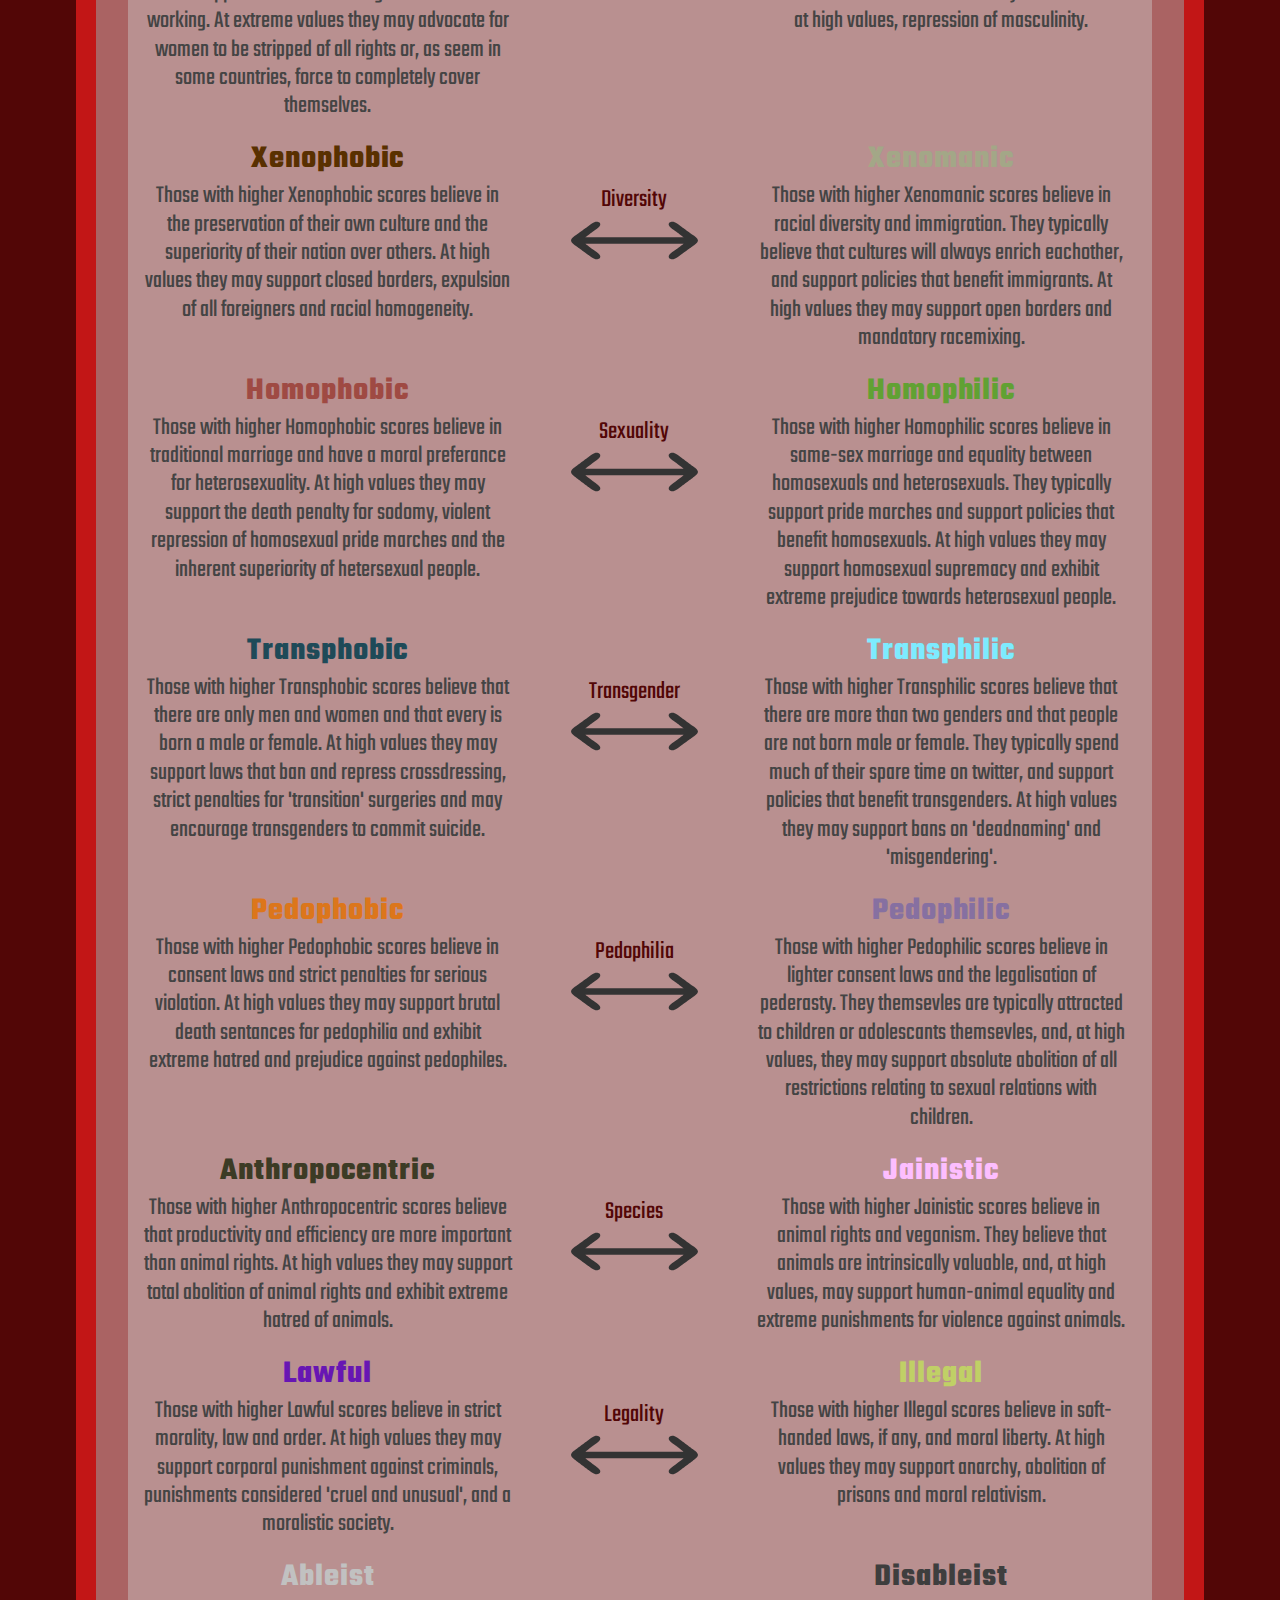
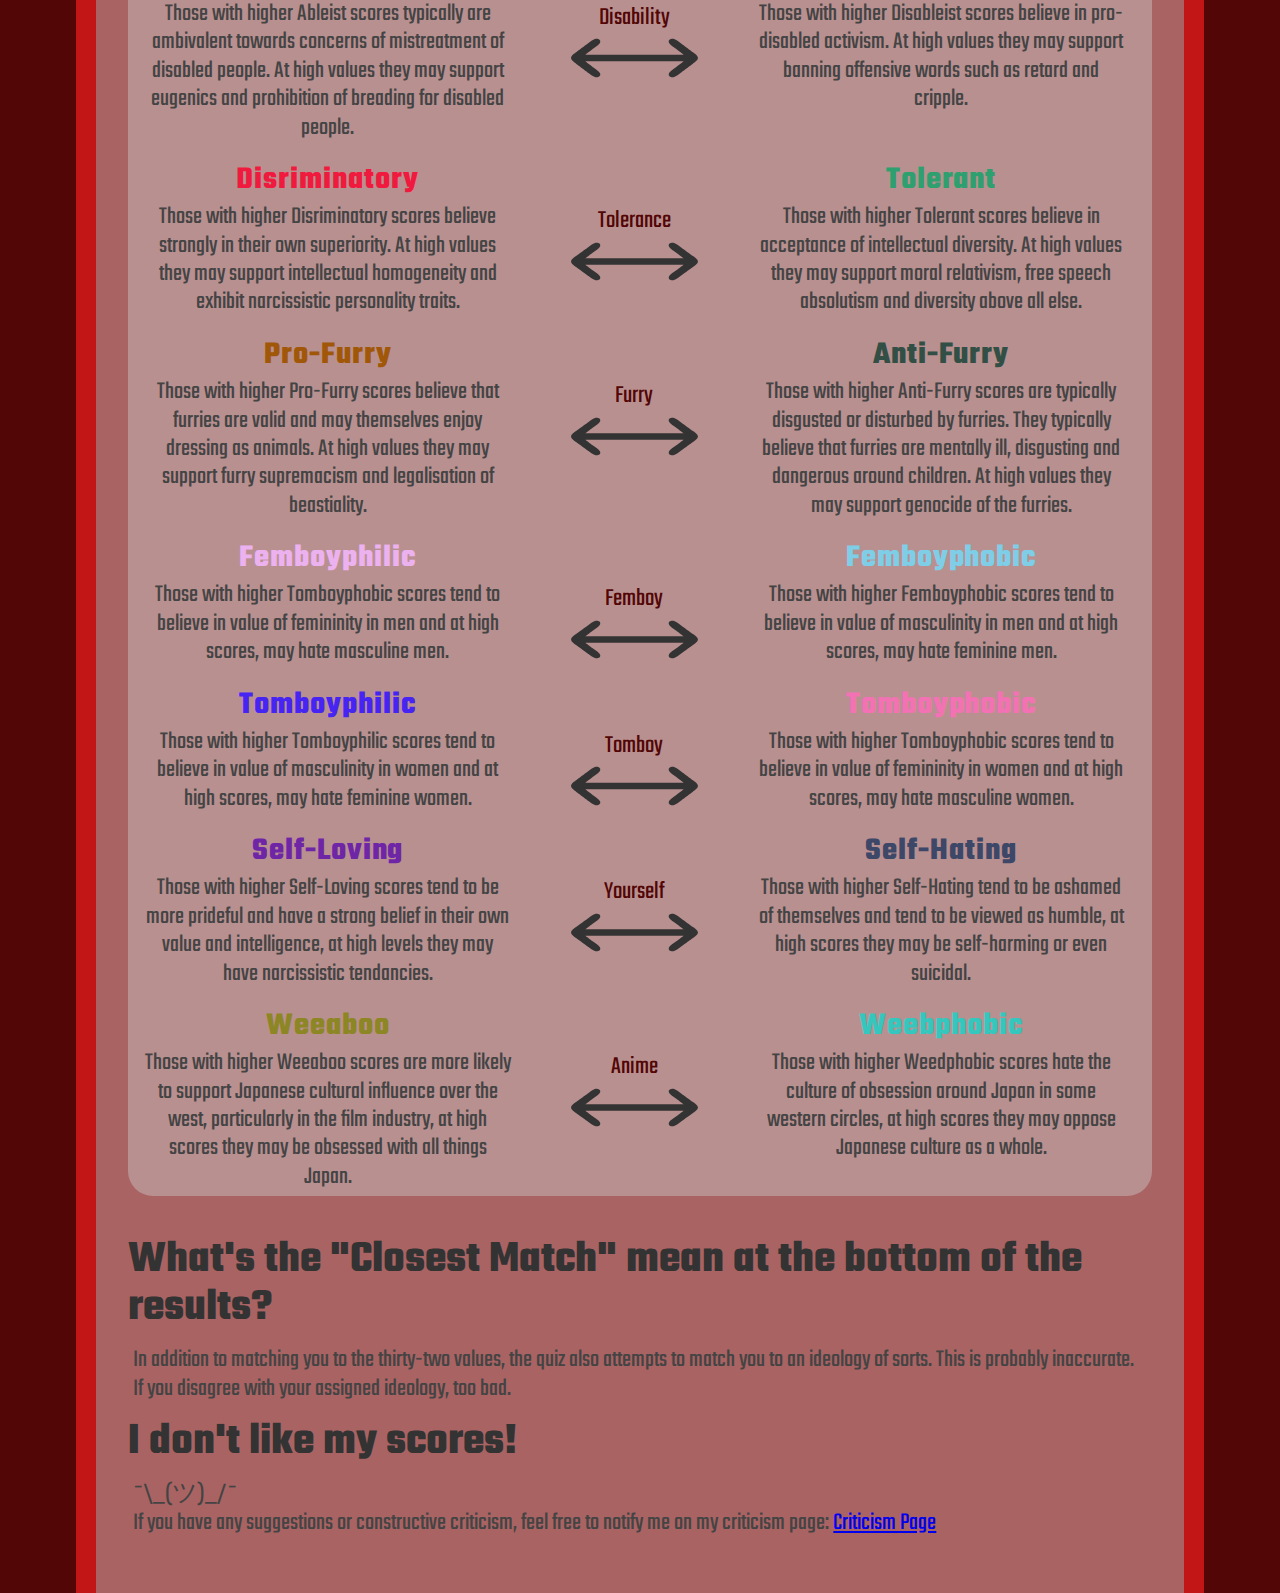
==== commit 48badb9c: "Update index.html" ====
--- a/index.html
+++ b/index.html
@@ -9,7 +9,7 @@
 </script>
 
 <div class="explanation_bg">
-<h1><b style="color:#540505;">Warning! Some users may find the following pages disturbing and/or offensive.</b></h1>
+<h2><b style="color:#540505;">Warning! Some users may find the following pages disturbing and/or offensive.</b></h2>
 </div>
 	
 </head>
